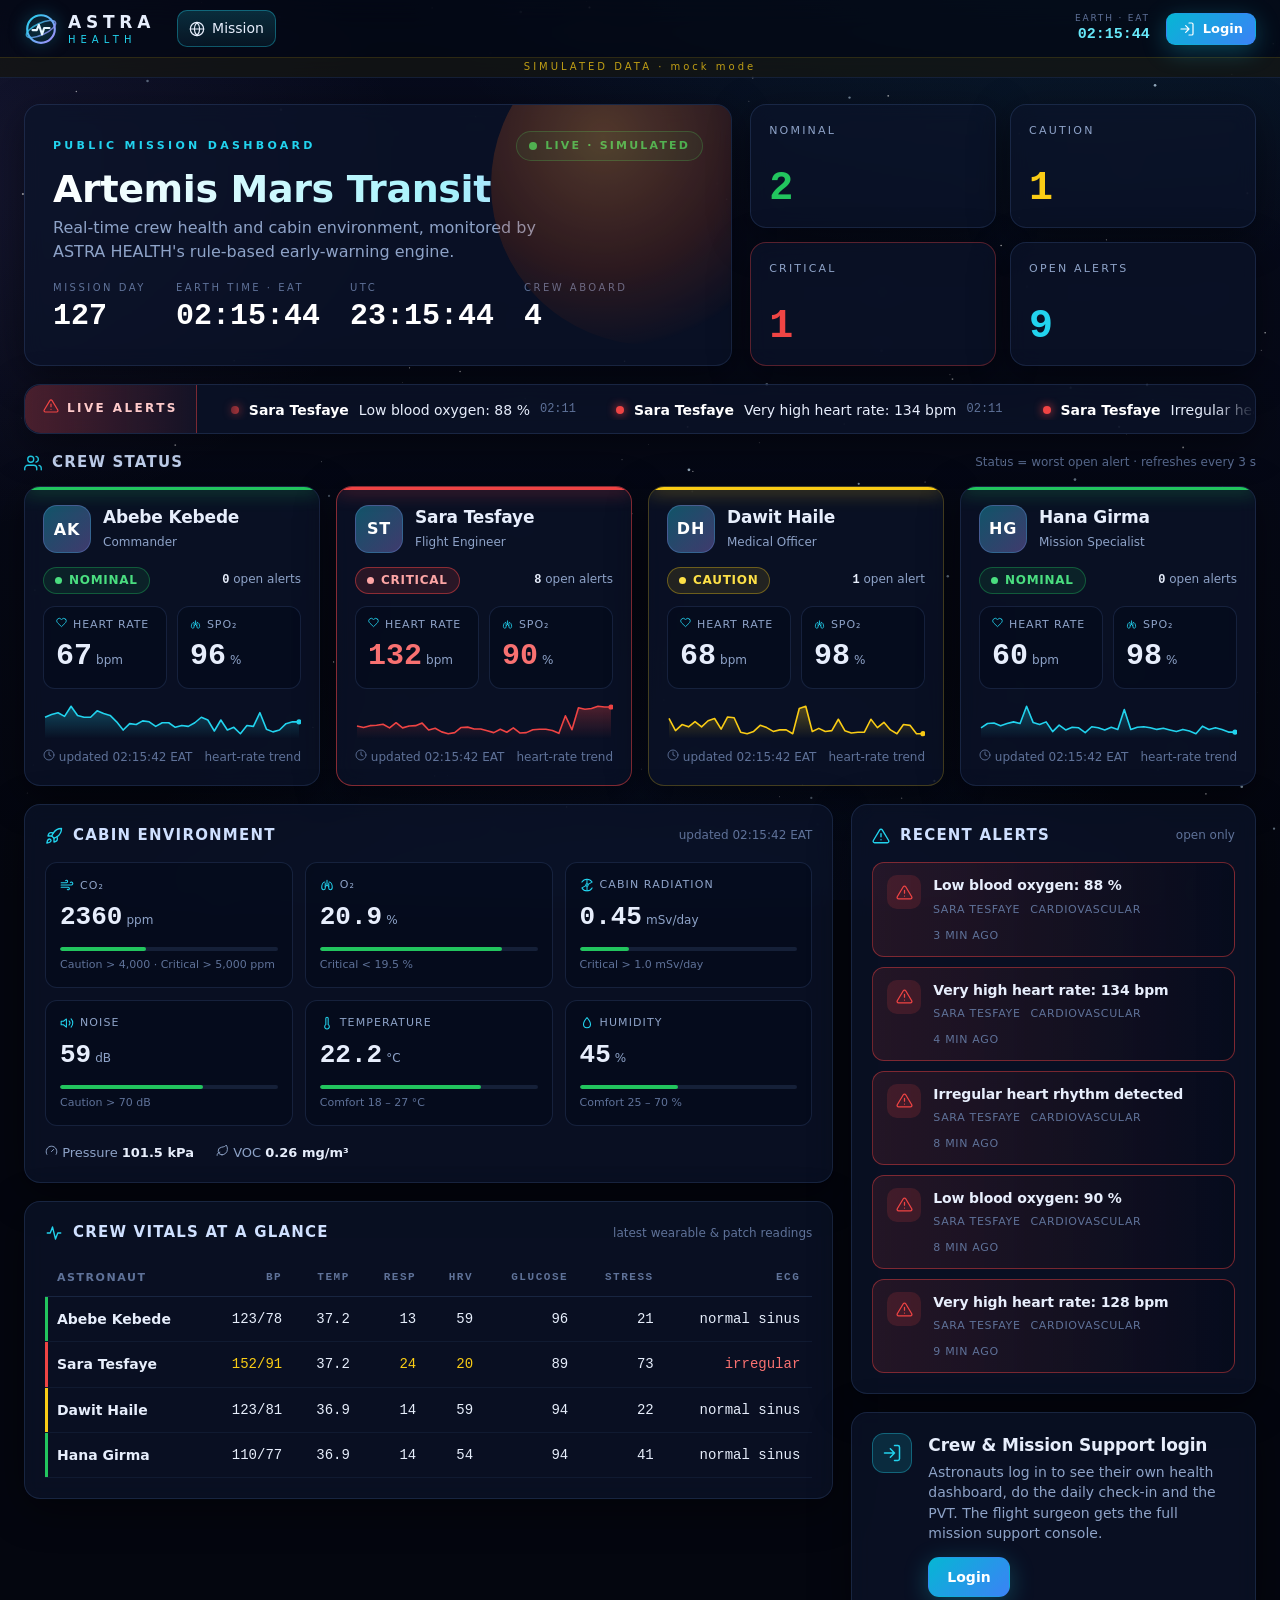
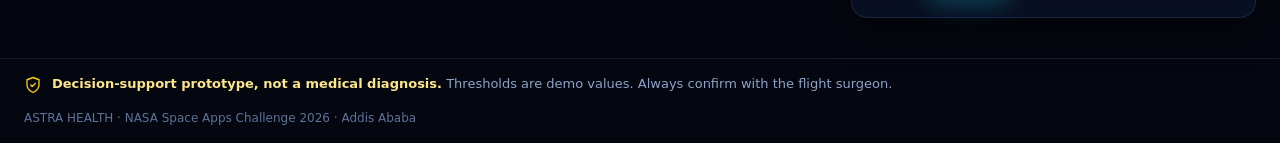
==== frontend/index.html @ 494e6f7b "Add ASTRA HEALTH frontend (static, mock data shaped like the real API) Seven pages: public mission d" ====
<!doctype html>
<html lang="en">
<head>
<meta charset="utf-8">
<meta name="viewport" content="width=device-width, initial-scale=1">
<title>Mission Dashboard · ASTRA HEALTH</title>
<meta name="description" content="ASTRA HEALTH - astronaut health monitoring and early-warning system (NASA Space Apps 2026 prototype).">
<link rel="icon" href="data:image/svg+xml,%3Csvg xmlns='http://www.w3.org/2000/svg' viewBox='0 0 32 32'%3E%3Ccircle cx='16' cy='16' r='13' fill='none' stroke='%2322d3ee' stroke-width='3'/%3E%3Cpath d='M8 17h4l2-5 3 9 2-6h5' fill='none' stroke='%23fff' stroke-width='2.5'/%3E%3C/svg%3E">
<link rel="stylesheet" href="css/style.css">
</head>
<body class="page-index">
<header id="topnav"></header>
<main>
<section class="hero">
  <div class="panel hero-main reveal">
    <div class="row space wrap">
      <span class="eyebrow">Public mission dashboard</span>
      <span class="live" data-conn><i></i><span>LIVE</span></span>
    </div>
    <h1 id="missionName">Artemis Mars Transit</h1>
    <p id="missionSub">Real-time crew health and cabin environment, monitored by ASTRA HEALTH's rule-based early-warning engine.</p>
    <div class="hero-stats">
      <div class="stat"><small>Mission day</small><b id="missionDay" class="num">—</b></div>
      <div class="stat"><small>Earth time · EAT</small><b data-clock class="num">--:--:--</b></div>
      <div class="stat"><small>UTC</small><b data-utc class="num">--:--:--</b></div>
      <div class="stat"><small>Crew aboard</small><b id="crewCount" class="num">4</b></div>
    </div>
  </div>
  <div class="hero-side">
    <div class="panel summary s-green reveal"><small>Nominal</small><b id="sumGreen" class="num">—</b></div>
    <div class="panel summary s-yellow reveal"><small>Caution</small><b id="sumYellow" class="num">—</b></div>
    <div class="panel summary s-red reveal"><small>Critical</small><b id="sumRed" class="num">—</b></div>
    <div class="panel summary s-cyan reveal"><small>Open alerts</small><b id="sumAlerts" class="num">—</b></div>
  </div>
</section>

<section class="panel ticker" aria-label="Live alert ticker">
  <div class="ticker-label"><span id="tickerIcon"></span>LIVE ALERTS</div>
  <div class="ticker-track"><div class="ticker-move" id="ticker"><span class="ticker-item muted">Waiting for telemetry…</span></div></div>
</section>

<section>
  <div class="panel-head" style="margin-bottom:12px">
    <h2 id="crewTitle">Crew status</h2>
    <span class="sub">Status = worst open alert · refreshes every 3 s</span>
  </div>
  <div class="crew-grid" id="crewGrid"></div>
</section>

<section class="split mt">
  <div class="stack">
  <div class="panel">
    <div class="panel-head">
      <h2 id="cabinTitle">Cabin environment</h2>
      <span class="sub" id="cabinUpdated">—</span>
    </div>
    <div class="cabin-grid" id="cabinGrid"></div>
    <div class="row wrap mt" id="cabinExtra" style="gap:22px;font-size:13px;color:var(--muted)"></div>
  </div>
  <div class="panel">
    <div class="panel-head"><h2 id="snapTitle">Crew vitals at a glance</h2><span class="sub">latest wearable &amp; patch readings</span></div>
    <div class="table-wrap"><table id="snapTable"></table></div>
  </div>
  </div>
  <div class="stack">
    <div class="panel">
      <div class="panel-head"><h2 id="recentTitle">Recent alerts</h2><span class="sub">open only</span></div>
      <div class="alert-list" id="recentAlerts"></div>
    </div>
    <div class="panel" id="loginCta">
      <div class="row" style="align-items:flex-start;gap:16px">
        <div class="module-icon" style="--c:var(--cyan)" id="ctaIcon"></div>
        <div style="flex:1">
          <h3 style="font-size:17px">Crew &amp; Mission Support login</h3>
          <p class="muted" style="margin:4px 0 14px;font-size:14px">Astronauts log in to see their own health dashboard, do the daily check-in and the PVT. The flight surgeon gets the full mission support console.</p>
          <a class="btn btn-primary" href="login.html" id="ctaBtn">Login</a>
        </div>
      </div>
    </div>
  </div>
</section>
</main>
<footer id="footer"></footer>
<script src="js/rules.js"></script>
<script src="js/mock-data.js"></script>
<script src="js/api.js"></script>
<script src="js/charts.js"></script>
<script src="js/common.js"></script>
<script src="js/pages/index.js"></script>
</body>
</html>
---- frontend/css/style.css ----
/* ASTRA HEALTH - dark space theme */
:root {
  --bg: #04060f;
  --bg2: #070b1d;
  --panel: rgba(12, 20, 42, 0.72);
  --panel-2: rgba(18, 28, 58, 0.78);
  --line: rgba(120, 170, 255, 0.14);
  --line-2: rgba(120, 170, 255, 0.26);
  --text: #e7eefc;
  --muted: #8ea3c8;
  --dim: #5f7299;
  --cyan: #22d3ee;
  --cyan-2: #67e8f9;
  --violet: #a78bfa;
  --green: #22c55e;
  --yellow: #facc15;
  --red: #ef4444;
  --radius: 16px;
  --shadow: 0 10px 40px rgba(0, 0, 0, 0.45);
  --font: "Inter", system-ui, -apple-system, "Segoe UI", Roboto, Ubuntu, "Helvetica Neue", Arial, sans-serif;
  --mono: "JetBrains Mono", "SFMono-Regular", ui-monospace, Menlo, Consolas, monospace;
}
* { box-sizing: border-box; }
html, body { margin: 0; padding: 0; }
html { background: #04060f; }
body {
  font-family: var(--font); color: var(--text); min-height: 100vh;
  background:
    radial-gradient(1200px 600px at 85% -10%, rgba(34, 211, 238, 0.10), transparent 60%),
    radial-gradient(900px 600px at -10% 20%, rgba(167, 139, 250, 0.10), transparent 60%),
    radial-gradient(1000px 800px at 50% 120%, rgba(37, 99, 235, 0.12), transparent 60%),
    linear-gradient(180deg, var(--bg2), var(--bg));
  background-attachment: fixed;
  -webkit-font-smoothing: antialiased; line-height: 1.45;
  display: flex; flex-direction: column;
}
#stars { position: fixed; inset: 0; z-index: 0; pointer-events: none; opacity: .85; }
body > *:not(#stars) { position: relative; z-index: 1; }
a { color: var(--cyan-2); text-decoration: none; }
a:hover { color: #fff; }
svg { width: 1em; height: 1em; flex: none; }
h1, h2, h3, h4 { margin: 0; font-weight: 700; letter-spacing: -0.01em; }
.num { font-variant-numeric: tabular-nums; }
.muted { color: var(--muted); } .dim { color: var(--dim); }
.hidden { display: none !important; }

/* ---------- nav ---------- */
.topnav { position: sticky !important; top: 0; z-index: 50 !important; backdrop-filter: blur(14px); -webkit-backdrop-filter: blur(14px); background: rgba(4, 7, 18, 0.72); border-bottom: 1px solid var(--line); }
.topnav-inner { max-width: 1440px; margin: 0 auto; display: flex; align-items: center; gap: 22px; padding: 10px 24px; }
.brand { display: flex; align-items: center; gap: 10px; color: var(--text); }
.brand svg { width: 34px; height: 34px; filter: drop-shadow(0 0 8px rgba(34, 211, 238, .5)); }
.brand b { display: block; font-size: 17px; letter-spacing: .28em; }
.brand span { display: block; font-size: 10px; letter-spacing: .5em; color: var(--cyan); margin-top: -2px; }
.nav-links { display: flex; gap: 4px; flex: 1; }
.nav-links a { display: flex; align-items: center; gap: 7px; padding: 8px 12px; border-radius: 10px; color: var(--muted); font-size: 14px; font-weight: 500; transition: .2s; }
.nav-links a svg { font-size: 16px; }
.nav-links a:hover { color: var(--text); background: rgba(120, 170, 255, .08); }
.nav-links a.active { color: var(--text); background: linear-gradient(180deg, rgba(34, 211, 238, .18), rgba(34, 211, 238, .06)); box-shadow: inset 0 0 0 1px rgba(34, 211, 238, .35); }
.nav-right { display: flex; align-items: center; gap: 16px; margin-left: auto; }
.nav-clock { text-align: right; line-height: 1.1; }
.nav-clock small { display: block; font-size: 9px; letter-spacing: .2em; color: var(--dim); }
.nav-clock b { font-family: var(--mono); font-size: 15px; color: var(--cyan-2); font-variant-numeric: tabular-nums; }
.nav-user { display: flex; align-items: center; gap: 10px; }
.nav-user-text { line-height: 1.15; } .nav-user-text b { display: block; font-size: 13px; } .nav-user-text small { color: var(--muted); font-size: 11px; }
.nav-toggle { display: none !important; }
.mock-banner { text-align: center; font-size: 10px; letter-spacing: .3em; color: rgba(250, 204, 21, .75); background: rgba(250, 204, 21, .05); border-top: 1px solid rgba(250, 204, 21, .12); padding: 2px; }

/* ---------- buttons ---------- */
.btn { display: inline-flex; align-items: center; justify-content: center; gap: 8px; font: 600 14px var(--font); border-radius: 11px; padding: 11px 18px; border: 1px solid transparent; cursor: pointer; transition: transform .15s, box-shadow .2s, background .2s, border-color .2s; color: var(--text); background: var(--panel-2); text-decoration: none; }
.btn svg { font-size: 16px; }
.btn:hover { transform: translateY(-1px); color: #fff; }
.btn:active { transform: translateY(0); }
.btn:disabled { opacity: .5; cursor: not-allowed; transform: none; }
.btn-primary { background: linear-gradient(135deg, #06b6d4, #3b82f6); box-shadow: 0 6px 24px rgba(34, 211, 238, .28); color: #fff; }
.btn-primary:hover { box-shadow: 0 8px 32px rgba(34, 211, 238, .45); }
.btn-ghost { background: transparent; border-color: var(--line-2); color: var(--muted); }
.btn-ghost:hover { border-color: var(--cyan); color: var(--text); }
.btn-danger { background: linear-gradient(135deg, #dc2626, #f97316); color: #fff; box-shadow: 0 6px 22px rgba(239, 68, 68, .3); }
.btn-ok { background: rgba(34, 197, 94, .14); border-color: rgba(34, 197, 94, .4); color: #86efac; }
.btn-sm { padding: 7px 12px; font-size: 13px; border-radius: 9px; }
.btn-lg { padding: 15px 26px; font-size: 16px; border-radius: 13px; }

/* ---------- layout ---------- */
main { flex: 1; width: 100%; max-width: 1440px; margin: 0 auto; padding: 26px 24px 40px; }
.grid { display: grid; gap: 18px; }
.g2 { grid-template-columns: repeat(2, minmax(0, 1fr)); }
.g3 { grid-template-columns: repeat(3, minmax(0, 1fr)); }
.g4 { grid-template-columns: repeat(4, minmax(0, 1fr)); }
.split { display: grid; grid-template-columns: minmax(0, 2fr) minmax(320px, 1fr); gap: 18px; }
.stack { display: flex; flex-direction: column; gap: 18px; }
.row { display: flex; align-items: center; gap: 12px; }
.row.wrap { flex-wrap: wrap; }
.space { justify-content: space-between; }
.mt { margin-top: 18px; } .mt2 { margin-top: 28px; }

.panel { background: var(--panel); border: 1px solid var(--line); border-radius: var(--radius); padding: 20px; box-shadow: var(--shadow); backdrop-filter: blur(10px); -webkit-backdrop-filter: blur(10px); position: relative; }
.panel-head { display: flex; align-items: center; justify-content: space-between; gap: 12px; margin-bottom: 16px; }
.panel-head h2, .panel-head h3 { display: flex; align-items: center; gap: 10px; font-size: 15px; letter-spacing: .08em; text-transform: uppercase; color: #cfe0ff; }
.panel-head h2 svg, .panel-head h3 svg { color: var(--cyan); font-size: 18px; }
.panel-head .sub { color: var(--dim); font-size: 12px; }
.eyebrow { font-size: 11px; letter-spacing: .3em; text-transform: uppercase; color: var(--cyan); font-weight: 600; }

.page-head { display: flex; align-items: flex-end; justify-content: space-between; gap: 20px; margin-bottom: 22px; flex-wrap: wrap; }
.page-head h1 { font-size: 30px; margin-top: 4px; }
.page-head p { margin: 6px 0 0; color: var(--muted); max-width: 680px; }

/* ---------- live dot / pills ---------- */
.live { display: inline-flex; align-items: center; gap: 8px; font-size: 11px; letter-spacing: .2em; font-weight: 700; color: var(--green); padding: 6px 12px; border-radius: 999px; background: rgba(34, 197, 94, .08); border: 1px solid rgba(34, 197, 94, .3); }
.live i { width: 8px; height: 8px; border-radius: 50%; background: var(--green); box-shadow: 0 0 0 0 rgba(34, 197, 94, .7); animation: ping 1.8s infinite; }
.live.bad { color: var(--red); background: rgba(239, 68, 68, .08); border-color: rgba(239, 68, 68, .3); }
.live.bad i { background: var(--red); animation: none; }
@keyframes ping { 0% { box-shadow: 0 0 0 0 rgba(34, 197, 94, .7); } 80%, 100% { box-shadow: 0 0 0 9px rgba(34, 197, 94, 0); } }

.pill { display: inline-flex; align-items: center; gap: 7px; padding: 4px 11px; border-radius: 999px; font-size: 12px; font-weight: 700; letter-spacing: .06em; text-transform: uppercase; border: 1px solid; white-space: nowrap; }
.pill i { width: 7px; height: 7px; border-radius: 50%; background: currentColor; }
.pill-green { color: #4ade80; border-color: rgba(34, 197, 94, .35); background: rgba(34, 197, 94, .1); }
.pill-yellow { color: #fde047; border-color: rgba(250, 204, 21, .35); background: rgba(250, 204, 21, .1); }
.pill-red { color: #fca5a5; border-color: rgba(239, 68, 68, .5); background: rgba(239, 68, 68, .14); }
.pill-red i { animation: blink 1s infinite; }
.pill-info { color: var(--cyan-2); border-color: rgba(34, 211, 238, .35); background: rgba(34, 211, 238, .08); }
@keyframes blink { 50% { opacity: .25; } }

/* ---------- mission hero ---------- */
.hero { display: grid; grid-template-columns: 1.4fr 1fr; gap: 18px; margin-bottom: 18px; }
.hero-main { padding: 26px 28px; overflow: hidden; }
.hero-main::after { content: ""; position: absolute; right: -80px; top: -80px; width: 320px; height: 320px; border-radius: 50%; background: radial-gradient(circle at 35% 35%, rgba(251, 146, 60, .55), rgba(194, 65, 12, .35) 45%, rgba(124, 45, 18, .08) 70%, transparent 72%); filter: blur(.3px); opacity: .55; pointer-events: none; }
.hero-main h1 { font-size: 38px; line-height: 1.1; margin: 8px 0 6px; background: linear-gradient(90deg, #fff, #a5f3fc 60%, #c4b5fd); -webkit-background-clip: text; background-clip: text; color: transparent; }
.hero-main p { color: var(--muted); margin: 0 0 18px; max-width: 520px; }
.hero-stats { display: flex; gap: 30px; flex-wrap: wrap; }
.stat small { display: block; font-size: 10px; letter-spacing: .25em; color: var(--dim); text-transform: uppercase; }
.stat b { font-size: 30px; font-family: var(--mono); font-weight: 600; font-variant-numeric: tabular-nums; color: #fff; }
.stat b em { font-style: normal; font-size: 13px; color: var(--muted); margin-left: 4px; font-family: var(--font); }
.hero-side { display: grid; grid-template-columns: 1fr 1fr; gap: 14px; }
.summary { padding: 18px; display: flex; flex-direction: column; justify-content: space-between; }
.summary small { font-size: 11px; letter-spacing: .2em; text-transform: uppercase; color: var(--muted); }
.summary b { font-size: 40px; font-family: var(--mono); font-weight: 600; line-height: 1; margin-top: 10px; }
.summary.s-green b { color: var(--green); } .summary.s-yellow b { color: var(--yellow); } .summary.s-red b { color: var(--red); } .summary.s-cyan b { color: var(--cyan); }
.summary.s-red { border-color: rgba(239, 68, 68, .35); }

/* ---------- ticker ---------- */
.ticker { display: flex; align-items: center; gap: 14px; padding: 0; overflow: hidden; margin-bottom: 18px; height: 50px; }
.ticker-label { flex: none; display: flex; align-items: center; gap: 8px; height: 100%; padding: 0 18px; font-size: 12px; font-weight: 800; letter-spacing: .2em; color: #fecaca; background: linear-gradient(90deg, rgba(239, 68, 68, .28), rgba(239, 68, 68, .05)); border-right: 1px solid rgba(239, 68, 68, .3); border-radius: var(--radius) 0 0 var(--radius); }
.ticker-label svg { font-size: 16px; color: var(--red); }
.ticker-track { flex: 1; overflow: hidden; mask-image: linear-gradient(90deg, transparent, #000 4%, #000 96%, transparent); -webkit-mask-image: linear-gradient(90deg, transparent, #000 4%, #000 96%, transparent); }
.ticker-move { display: inline-flex; gap: 40px; white-space: nowrap; animation: tick 60s linear infinite; padding-left: 20px; }
.ticker-move:hover { animation-play-state: paused; }
.ticker-item { display: inline-flex; align-items: center; gap: 10px; font-size: 14px; }
.ticker-item .dot { width: 8px; height: 8px; border-radius: 50%; }
.ticker-item b { color: #fff; }
.ticker-item .t { color: var(--dim); font-family: var(--mono); font-size: 12px; }
@keyframes tick { from { transform: translateX(0); } to { transform: translateX(-50%); } }

/* ---------- crew cards ---------- */
.crew-grid { display: grid; grid-template-columns: repeat(4, minmax(0, 1fr)); gap: 16px; }
.crew-card { padding: 18px; overflow: hidden; transition: transform .25s, border-color .25s; }
.crew-card:hover { transform: translateY(-3px); }
.crew-card::before { content: ""; position: absolute; inset: 0 0 auto 0; height: 3px; background: var(--c, var(--green)); box-shadow: 0 0 18px var(--c, var(--green)); }
.crew-card.st-green { --c: var(--green); }
.crew-card.st-yellow { --c: var(--yellow); border-color: rgba(250, 204, 21, .25); }
.crew-card.st-red { --c: var(--red); border-color: rgba(239, 68, 68, .55); animation: redpulse 2s ease-in-out infinite; }
@keyframes redpulse { 0%, 100% { box-shadow: var(--shadow), 0 0 0 0 rgba(239, 68, 68, 0); } 50% { box-shadow: var(--shadow), 0 0 0 4px rgba(239, 68, 68, .18), 0 0 40px rgba(239, 68, 68, .25); } }
.crew-top { display: flex; gap: 12px; align-items: center; }
.avatar { width: 48px; height: 48px; border-radius: 14px; display: grid; place-items: center; font-weight: 800; letter-spacing: .05em; color: #fff; background: linear-gradient(135deg, rgba(34, 211, 238, .35), rgba(167, 139, 250, .35)); border: 1px solid var(--line-2); flex: none; }
.avatar.sm { width: 34px; height: 34px; border-radius: 10px; font-size: 12px; }
.avatar.lg { width: 64px; height: 64px; border-radius: 18px; font-size: 22px; }
.crew-top h3 { font-size: 17px; }
.crew-top small { color: var(--muted); font-size: 12px; }
.crew-name { min-width: 0; }
.crew-name h3 { white-space: nowrap; overflow: hidden; text-overflow: ellipsis; }
.crew-status { display: flex; align-items: center; justify-content: space-between; margin-top: 14px; font-size: 12px; color: var(--muted); }
.crew-status b { color: var(--text); font-family: var(--mono); }
.crew-vitals { display: grid; grid-template-columns: 1fr 1fr; gap: 10px; margin: 12px 0 12px; }
.cv { background: rgba(5, 10, 26, .55); border: 1px solid var(--line); border-radius: 12px; padding: 10px 12px; }
.cv small { display: flex; align-items: center; gap: 6px; font-size: 11px; color: var(--muted); letter-spacing: .08em; text-transform: uppercase; }
.cv small svg { color: var(--cyan); }
.cv b { font-size: 30px; font-family: var(--mono); font-weight: 600; font-variant-numeric: tabular-nums; display: inline-block; margin-top: 2px; }
.cv em { font-style: normal; font-size: 12px; color: var(--muted); margin-left: 4px; }
.cv.l-yellow b { color: var(--yellow); } .cv.l-red b { color: #f87171; }
.cv.l-red .beat svg, .cv .beat svg { animation: beat 1s infinite; }
@keyframes beat { 0%, 100% { transform: scale(1); } 15% { transform: scale(1.25); } 30% { transform: scale(1); } }
.crew-spark { height: 38px; width: 100%; display: block; }
.crew-foot { display: flex; justify-content: space-between; align-items: center; font-size: 12px; color: var(--dim); margin-top: 10px; }
.crew-foot .alerts-n { color: var(--muted); }
.crew-foot .alerts-n b { color: var(--text); }

/* ---------- cabin ---------- */
.cabin-grid { display: grid; grid-template-columns: repeat(3, minmax(0, 1fr)); gap: 12px; }
.env { background: rgba(5, 10, 26, .55); border: 1px solid var(--line); border-radius: 12px; padding: 14px; position: relative; overflow: hidden; }
.env small { display: flex; align-items: center; gap: 6px; font-size: 11px; letter-spacing: .1em; text-transform: uppercase; color: var(--muted); }
.env small svg { color: var(--cyan); font-size: 14px; }
.env b { display: block; font-family: var(--mono); font-size: 26px; font-weight: 600; margin-top: 6px; font-variant-numeric: tabular-nums; }
.env b em { font-style: normal; font-size: 12px; color: var(--muted); margin-left: 4px; font-family: var(--font); font-weight: 500; }
.env .bar { height: 4px; border-radius: 3px; background: rgba(140, 180, 255, .12); margin-top: 10px; overflow: hidden; }
.env .bar i { display: block; height: 100%; border-radius: 3px; background: var(--c, var(--green)); transition: width .8s ease; }
.env .lim { font-size: 11px; color: var(--dim); margin-top: 6px; }
.env.l-green { --c: var(--green); } .env.l-yellow { --c: var(--yellow); border-color: rgba(250, 204, 21, .35); } .env.l-red { --c: var(--red); border-color: rgba(239, 68, 68, .5); }
.env.l-yellow b { color: var(--yellow); } .env.l-red b { color: #f87171; }

/* ---------- vital tiles ---------- */
.vitals { display: grid; grid-template-columns: repeat(4, minmax(0, 1fr)); gap: 14px; }
.vital { padding: 16px 18px 12px; overflow: hidden; transition: border-color .3s; }
.vital::after { content: ""; position: absolute; left: 0; top: 14px; bottom: 14px; width: 3px; border-radius: 0 3px 3px 0; background: var(--c, var(--green)); box-shadow: 0 0 12px var(--c, var(--green)); }
.vital.l-green { --c: var(--green); } .vital.l-yellow { --c: var(--yellow); border-color: rgba(250, 204, 21, .3); } .vital.l-red { --c: var(--red); border-color: rgba(239, 68, 68, .55); animation: redpulse 2s infinite; }
.vital-head { display: flex; justify-content: space-between; align-items: center; color: var(--muted); font-size: 12px; letter-spacing: .1em; text-transform: uppercase; }
.vital-head span { display: flex; align-items: center; gap: 7px; }
.vital-head svg { color: var(--cyan); font-size: 16px; }
.vital-val { display: flex; align-items: baseline; gap: 6px; margin: 8px 0 2px; }
.vital-val b { font-family: var(--mono); font-size: 40px; font-weight: 600; line-height: 1; font-variant-numeric: tabular-nums; }
.vital.l-yellow .vital-val b { color: var(--yellow); } .vital.l-red .vital-val b { color: #f87171; }
.vital-val em { font-style: normal; color: var(--muted); font-size: 14px; }
.vital-base { font-size: 12px; color: var(--dim); display: flex; justify-content: space-between; }
.vital-base .d-up { color: #fca5a5; } .vital-base .d-down { color: #93c5fd; } .vital-base .d-ok { color: #86efac; }
.vital canvas { width: 100%; height: 34px; display: block; margin-top: 8px; }
.flash { animation: flash .6s ease; }
@keyframes flash { from { text-shadow: 0 0 18px rgba(103, 232, 249, .9); } to { text-shadow: none; } }

/* ---------- modules ---------- */
.modules { display: grid; grid-template-columns: repeat(2, minmax(0, 1fr)); gap: 14px; }
.module { padding: 18px; }
.module-head { display: flex; align-items: center; gap: 12px; margin-bottom: 12px; }
.module-icon { width: 40px; height: 40px; border-radius: 12px; display: grid; place-items: center; font-size: 20px; color: var(--c, var(--green)); background: color-mix(in srgb, var(--c, var(--green)) 14%, transparent); border: 1px solid color-mix(in srgb, var(--c, var(--green)) 35%, transparent); }
.module.l-green { --c: var(--green); } .module.l-yellow { --c: var(--yellow); } .module.l-red { --c: var(--red); border-color: rgba(239, 68, 68, .45); }
.module-head h3 { font-size: 16px; } .module-head small { color: var(--muted); font-size: 12px; }
.module-head .pill { margin-left: auto; }
.kv { display: grid; grid-template-columns: 1fr auto; gap: 7px 12px; font-size: 13px; }
.kv span { color: var(--muted); }
.kv b { font-family: var(--mono); font-weight: 600; text-align: right; font-variant-numeric: tabular-nums; }
.kv b.l-yellow { color: var(--yellow); } .kv b.l-red { color: #f87171; }
.module-note { margin-top: 12px; font-size: 12px; color: var(--muted); padding-top: 10px; border-top: 1px dashed var(--line); }

/* ---------- charts ---------- */
.chart-wrap { position: relative; height: 240px; }
.chart-wrap.tall { height: 340px; }
.chart-wrap canvas { width: 100%; height: 100%; display: block; }
.chart-tip { position: absolute; display: none; pointer-events: none; background: rgba(5, 10, 26, .95); border: 1px solid var(--line-2); border-radius: 8px; padding: 6px 10px; font-size: 12px; min-width: 100px; z-index: 5; }
.chart-tip b { display: block; font-family: var(--mono); color: #fff; } .chart-tip span { color: var(--muted); }

/* ---------- alerts / recs ---------- */
.alert-list { display: flex; flex-direction: column; gap: 10px; }
.alert-item { display: grid; grid-template-columns: auto 1fr auto; gap: 12px; align-items: start; padding: 12px 14px; border-radius: 12px; background: rgba(5, 10, 26, .55); border: 1px solid var(--line); animation: slidein .4s ease; }
.alert-item.l-red { border-color: rgba(239, 68, 68, .45); background: linear-gradient(90deg, rgba(239, 68, 68, .12), rgba(5, 10, 26, .55)); }
.alert-item.l-yellow { border-color: rgba(250, 204, 21, .3); background: linear-gradient(90deg, rgba(250, 204, 21, .08), rgba(5, 10, 26, .55)); }
.alert-item.resolved { opacity: .55; }
.alert-ico { width: 34px; height: 34px; border-radius: 10px; display: grid; place-items: center; font-size: 17px; }
.l-red > .alert-ico { color: var(--red); background: rgba(239, 68, 68, .15); }
.l-yellow > .alert-ico { color: var(--yellow); background: rgba(250, 204, 21, .12); }
.l-green > .alert-ico { color: var(--green); background: rgba(34, 197, 94, .12); }
.alert-item h4 { font-size: 14px; font-weight: 600; }
.alert-item p { margin: 3px 0 0; font-size: 13px; color: var(--muted); }
.alert-item .meta { font-size: 11px; color: var(--dim); margin-top: 6px; display: flex; gap: 10px; flex-wrap: wrap; text-transform: uppercase; letter-spacing: .06em; }
.alert-actions { display: flex; flex-direction: column; gap: 6px; align-items: flex-end; }
@keyframes slidein { from { opacity: 0; transform: translateY(-6px); } to { opacity: 1; transform: none; } }
.empty { text-align: center; color: var(--dim); padding: 26px 10px; font-size: 14px; }
.empty svg { font-size: 30px; color: var(--green); display: block; margin: 0 auto 8px; }

.callout { display: flex; gap: 14px; align-items: center; padding: 16px 18px; border-radius: 14px; border: 1px solid; margin-bottom: 18px; }
.callout svg { font-size: 26px; flex: none; }
.callout h3 { font-size: 16px; } .callout p { margin: 2px 0 0; font-size: 13px; color: var(--text); opacity: .85; }
.callout .btn { margin-left: auto; }
.callout.red { border-color: rgba(239, 68, 68, .55); background: linear-gradient(90deg, rgba(239, 68, 68, .22), rgba(239, 68, 68, .05)); animation: redpulse 2s infinite; }
.callout.red svg { color: var(--red); }
.callout.yellow { border-color: rgba(250, 204, 21, .4); background: linear-gradient(90deg, rgba(250, 204, 21, .14), rgba(250, 204, 21, .03)); }
.callout.yellow svg { color: var(--yellow); }
.callout.green { border-color: rgba(34, 197, 94, .35); background: linear-gradient(90deg, rgba(34, 197, 94, .12), rgba(34, 197, 94, .02)); }
.callout.green svg { color: var(--green); }

/* ---------- profile header ---------- */
.profile { display: flex; align-items: center; gap: 18px; flex-wrap: wrap; }
.profile h1 { font-size: 28px; }
.profile .meta { color: var(--muted); font-size: 14px; display: flex; gap: 14px; flex-wrap: wrap; margin-top: 4px; }
.profile .actions { margin-left: auto; display: flex; gap: 10px; flex-wrap: wrap; }
.crew-switch { display: flex; gap: 6px; flex-wrap: wrap; }
.crew-switch a { padding: 6px 12px; border-radius: 9px; border: 1px solid var(--line-2); font-size: 13px; color: var(--muted); }
.crew-switch a.active { border-color: var(--cyan); color: var(--text); background: rgba(34, 211, 238, .1); }

/* ---------- tables ---------- */
.table-wrap { overflow-x: auto; }
table { width: 100%; border-collapse: collapse; font-size: 14px; }
th { text-align: left; font-size: 11px; letter-spacing: .14em; text-transform: uppercase; color: var(--dim); font-weight: 600; padding: 10px 12px; border-bottom: 1px solid var(--line); }
td { padding: 12px; border-bottom: 1px solid rgba(120, 170, 255, .07); vertical-align: middle; }
td.num, th.num { text-align: right; font-family: var(--mono); font-variant-numeric: tabular-nums; }
tr:hover td { background: rgba(120, 170, 255, .04); }
td .l-red { color: #f87171; } td .l-yellow { color: var(--yellow); }
tr.row-red td:first-child { box-shadow: inset 3px 0 0 var(--red); }
tr.row-yellow td:first-child { box-shadow: inset 3px 0 0 var(--yellow); }
tr.row-green td:first-child { box-shadow: inset 3px 0 0 var(--green); }

/* ---------- forms ---------- */
.field { display: flex; flex-direction: column; gap: 7px; }
.field label { font-size: 13px; font-weight: 600; color: #cfe0ff; display: flex; justify-content: space-between; }
.field label small { color: var(--dim); font-weight: 500; }
.input, select, textarea { font: 15px var(--font); color: var(--text); background: rgba(5, 10, 26, .7); border: 1px solid var(--line-2); border-radius: 11px; padding: 12px 14px; outline: none; transition: border-color .2s, box-shadow .2s; width: 100%; }
.input:focus, select:focus, textarea:focus { border-color: var(--cyan); box-shadow: 0 0 0 3px rgba(34, 211, 238, .18); }
.input.invalid { border-color: var(--red); box-shadow: 0 0 0 3px rgba(239, 68, 68, .15); }
.err { color: #fca5a5; font-size: 12px; min-height: 16px; }
textarea { min-height: 84px; resize: vertical; }
select option { background: #0b1226; }
.scale { display: grid; grid-template-columns: repeat(5, 1fr); gap: 8px; }
.scale input { display: none; }
.scale label { display: flex; flex-direction: column; align-items: center; gap: 4px; padding: 10px 4px; border-radius: 11px; border: 1px solid var(--line-2); background: rgba(5, 10, 26, .6); cursor: pointer; font-size: 22px; transition: .2s; justify-content: center; }
.scale label small { font-size: 11px; color: var(--muted); font-weight: 500; }
.scale input:checked + label { border-color: var(--cyan); background: rgba(34, 211, 238, .12); box-shadow: 0 0 0 3px rgba(34, 211, 238, .15); }
.range-row { display: flex; align-items: center; gap: 14px; }
.range-row input[type=range] { flex: 1; accent-color: var(--cyan); }
.range-row output { font-family: var(--mono); font-size: 20px; min-width: 64px; text-align: right; }
.form-grid { display: grid; grid-template-columns: repeat(2, minmax(0, 1fr)); gap: 18px; }
.form-grid .full { grid-column: 1 / -1; }
fieldset { border: 1px solid var(--line); border-radius: 14px; padding: 16px; margin: 0; }
legend { padding: 0 8px; font-size: 12px; letter-spacing: .14em; text-transform: uppercase; color: var(--cyan); font-weight: 700; }
.seg { display: inline-flex; background: rgba(5, 10, 26, .7); border: 1px solid var(--line-2); border-radius: 11px; padding: 3px; }
.seg button { font: 600 13px var(--font); color: var(--muted); background: none; border: 0; padding: 8px 14px; border-radius: 8px; cursor: pointer; }
.seg button.active { background: rgba(34, 211, 238, .16); color: #fff; box-shadow: inset 0 0 0 1px rgba(34, 211, 238, .4); }

/* ---------- login ---------- */
.login-wrap { display: grid; grid-template-columns: 1.1fr 1fr; gap: 30px; align-items: center; max-width: 1060px; margin: 30px auto; }
.login-art h1 { font-size: 44px; line-height: 1.05; margin: 10px 0 14px; }
.login-art h1 span { background: linear-gradient(90deg, #67e8f9, #a78bfa); -webkit-background-clip: text; background-clip: text; color: transparent; }
.login-art p { color: var(--muted); font-size: 16px; max-width: 460px; }
.orbit { width: 220px; height: 220px; position: relative; margin: 26px 0 0; }
.orbit .planet { position: absolute; inset: 60px; border-radius: 50%; background: radial-gradient(circle at 35% 30%, #67e8f9, #2563eb 55%, #1e1b4b 85%); box-shadow: 0 0 60px rgba(34, 211, 238, .45), inset -20px -20px 40px rgba(0, 0, 0, .5); }
.orbit .ringo { position: absolute; inset: 10px; border-radius: 50%; border: 1px dashed rgba(103, 232, 249, .35); animation: spin 18s linear infinite; }
.orbit .ringo::after { content: ""; position: absolute; top: -6px; left: 50%; width: 12px; height: 12px; border-radius: 50%; background: #fff; box-shadow: 0 0 14px #67e8f9; }
@keyframes spin { to { transform: rotate(360deg); } }
.login-card { padding: 30px; }
.login-card h2 { font-size: 22px; margin-bottom: 4px; }
.demo-creds { margin-top: 20px; padding: 14px; border-radius: 12px; border: 1px dashed rgba(34, 211, 238, .4); background: rgba(34, 211, 238, .05); font-size: 13px; }
.demo-creds b { color: var(--cyan-2); }
.demo-users { display: flex; gap: 6px; flex-wrap: wrap; margin-top: 10px; }
.demo-users button { font: 600 12px var(--mono); color: var(--text); background: rgba(5, 10, 26, .7); border: 1px solid var(--line-2); border-radius: 8px; padding: 6px 10px; cursor: pointer; }
.demo-users button:hover { border-color: var(--cyan); }

/* ---------- PVT ---------- */
.pvt-stage { height: 380px; border-radius: 20px; border: 1px solid var(--line-2); background: radial-gradient(circle at 50% 50%, rgba(34, 211, 238, .06), rgba(5, 10, 26, .85) 70%); display: grid; place-items: center; text-align: center; cursor: pointer; user-select: none; position: relative; overflow: hidden; transition: background .1s; outline: none; }
.pvt-stage:focus-visible { box-shadow: 0 0 0 3px rgba(34, 211, 238, .35); }
.pvt-stage .msg { font-size: 18px; color: var(--muted); max-width: 440px; }
.pvt-stage .msg > b:first-child { display: block; font-size: 28px; color: var(--text); margin-bottom: 8px; }
.pvt-target { width: 170px; height: 170px; border-radius: 50%; display: grid; place-items: center; font-family: var(--mono); font-size: 38px; font-weight: 700; color: #04121a; background: radial-gradient(circle at 35% 30%, #fef08a, #f59e0b); box-shadow: 0 0 60px rgba(250, 204, 21, .7), 0 0 140px rgba(245, 158, 11, .4); }
.pvt-wait { width: 14px; height: 14px; border-radius: 50%; background: var(--cyan); box-shadow: 0 0 18px var(--cyan); animation: breathe 1.6s ease-in-out infinite; }
@keyframes breathe { 50% { transform: scale(1.6); opacity: .5; } }
.pvt-stage.false { background: radial-gradient(circle, rgba(239, 68, 68, .25), rgba(5, 10, 26, .9) 70%); }
.pvt-progress { display: flex; gap: 6px; justify-content: center; margin-top: 14px; }
.pvt-progress i { width: 26px; height: 6px; border-radius: 3px; background: rgba(140, 180, 255, .15); }
.pvt-progress i.done { background: var(--cyan); } .pvt-progress i.lapse { background: var(--yellow); }
.pvt-results { display: grid; grid-template-columns: repeat(4, 1fr); gap: 12px; }
.big-result { text-align: center; padding: 16px; }
.big-result small { font-size: 11px; letter-spacing: .18em; text-transform: uppercase; color: var(--muted); }
.big-result b { display: block; font-size: 38px; font-family: var(--mono); font-weight: 600; margin-top: 6px; }
.rt-bars { display: flex; align-items: flex-end; gap: 6px; height: 120px; margin-top: 10px; }
.rt-bars div { flex: 1; border-radius: 6px 6px 2px 2px; background: linear-gradient(180deg, var(--c, var(--cyan)), rgba(34, 211, 238, .1)); position: relative; min-height: 4px; }
.rt-bars div span { position: absolute; top: -18px; left: 50%; transform: translateX(-50%); font-size: 10px; font-family: var(--mono); color: var(--muted); }

/* ---------- footer / toasts ---------- */
.footer { border-top: 1px solid var(--line); background: rgba(4, 7, 18, .75); padding: 16px 24px; display: flex; justify-content: space-between; gap: 16px; flex-wrap: wrap; font-size: 13px; color: var(--muted); }
.footer > div:first-child { display: flex; gap: 10px; align-items: center; }
.footer svg { color: var(--yellow); font-size: 18px; }
.footer b { color: #fde68a; font-weight: 600; }
.footer-meta { color: var(--dim); font-size: 12px; align-self: center; }
#toasts { position: fixed; right: 20px; bottom: 20px; z-index: 100; display: flex; flex-direction: column; gap: 10px; }
.toast { display: flex; align-items: center; gap: 10px; padding: 12px 16px; border-radius: 12px; background: rgba(10, 18, 38, .96); border: 1px solid var(--line-2); box-shadow: var(--shadow); font-size: 14px; max-width: 380px; animation: slidein .3s ease; transition: opacity .4s, transform .4s; }
.toast svg { font-size: 18px; color: var(--cyan); }
.toast-red { border-color: rgba(239, 68, 68, .6); } .toast-red svg { color: var(--red); }
.toast-yellow { border-color: rgba(250, 204, 21, .5); } .toast-yellow svg { color: var(--yellow); }
.toast-green svg { color: var(--green); }
.toast.out { opacity: 0; transform: translateX(20px); }

.reveal { animation: rise .6s ease both; }
.reveal:nth-child(2) { animation-delay: .06s; } .reveal:nth-child(3) { animation-delay: .12s; } .reveal:nth-child(4) { animation-delay: .18s; }
@keyframes rise { from { opacity: 0; transform: translateY(10px); } to { opacity: 1; transform: none; } }

/* ---------- responsive ---------- */
@media (max-width: 1180px) {
  .crew-grid, .vitals { grid-template-columns: repeat(2, minmax(0, 1fr)); }
  .modules { grid-template-columns: repeat(2, minmax(0, 1fr)); }
  .split, .hero { grid-template-columns: 1fr; }
  .nav-user-text { display: none; }
}
@media (max-width: 900px) {
  .nav-toggle { display: inline-flex !important; }
  .nav-links { display: none; position: absolute; top: 100%; left: 0; right: 0; flex-direction: column; background: rgba(4, 7, 18, .97); padding: 10px; border-bottom: 1px solid var(--line); }
  .nav-links.open { display: flex; }
  .nav-clock { display: none; }
  .login-wrap { grid-template-columns: 1fr; }
  .orbit { display: none; }
  .g3, .g4, .pvt-results { grid-template-columns: repeat(2, minmax(0, 1fr)); }
}
@media (max-width: 640px) {
  main { padding: 18px 14px 30px; }
  .topnav-inner { padding: 10px 14px; gap: 10px; }
  .crew-grid, .vitals, .modules, .g2, .g3, .form-grid, .cabin-grid { grid-template-columns: 1fr; }
  .cabin-grid { grid-template-columns: repeat(2, minmax(0, 1fr)); }
  .hero-main h1 { font-size: 28px; }
  .page-head h1 { font-size: 24px; }
  .vital-val b { font-size: 34px; }
  .callout { flex-wrap: wrap; } .callout .btn { margin-left: 0; }
  .nav-user .btn span { display: none; }
}
@media (prefers-reduced-motion: reduce) { *, *::before, *::after { animation: none !important; transition: none !important; } }
th, td.num, td.nowrap { white-space: nowrap; }
td:first-child { white-space: nowrap; }
tr.sel td { background: rgba(34, 211, 238, .07); }
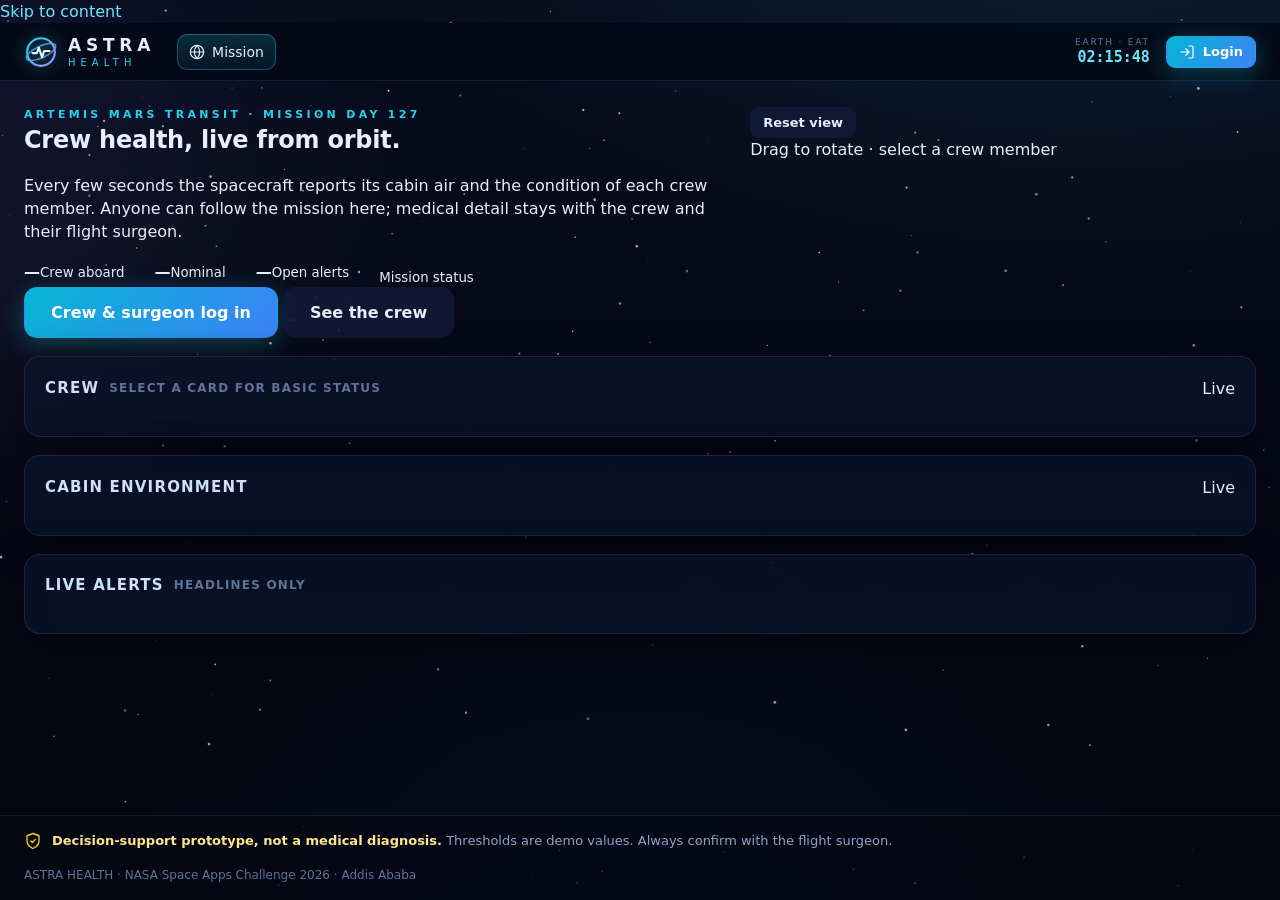
==== commit 860ec9c0: "Frontend: redesign mission dashboard, login and astronaut pages - Mission: 3D station with crew pins" ====
--- a/frontend/index.html
+++ b/frontend/index.html
@@ -5,78 +5,60 @@
 <meta name="viewport" content="width=device-width, initial-scale=1">
 <title>Mission Dashboard · ASTRA HEALTH</title>
 <meta name="description" content="ASTRA HEALTH - astronaut health monitoring and early-warning system (NASA Space Apps 2026 prototype).">
-<link rel="icon" href="data:image/svg+xml,%3Csvg xmlns='http://www.w3.org/2000/svg' viewBox='0 0 32 32'%3E%3Ccircle cx='16' cy='16' r='13' fill='none' stroke='%2322d3ee' stroke-width='3'/%3E%3Cpath d='M8 17h4l2-5 3 9 2-6h5' fill='none' stroke='%23fff' stroke-width='2.5'/%3E%3C/svg%3E">
+<meta name="theme-color" content="#04060c">
+<link rel="icon" href="data:image/svg+xml,%3Csvg xmlns='http://www.w3.org/2000/svg' viewBox='0 0 32 32'%3E%3Ccircle cx='16' cy='16' r='13' fill='none' stroke='%236fd3ff' stroke-width='3'/%3E%3Cpath d='M8 17h4l2-5 3 9 2-6h5' fill='none' stroke='%23fff' stroke-width='2.5'/%3E%3C/svg%3E">
+<link rel="preload" href="vendor/fonts/space-grotesk-latin-wght-normal.woff2" as="font" type="font/woff2" crossorigin>
 <link rel="stylesheet" href="css/style.css">
 </head>
-<body class="page-index">
+<body>
+<a class="skip-link" href="#main">Skip to content</a>
 <header id="topnav"></header>
-<main>
+<main class="page" id="main">
 <section class="hero">
-  <div class="panel hero-main reveal">
-    <div class="row space wrap">
-      <span class="eyebrow">Public mission dashboard</span>
-      <span class="live" data-conn><i></i><span>LIVE</span></span>
+  <div class="hero-copy">
+    <div class="eyebrow reveal"><span id="mission-name">Artemis Mars Transit</span> · Mission day <span id="mission-day" class="mono">—</span></div>
+    <h1 class="reveal">Crew health, live from orbit.</h1>
+    <p class="lede reveal">Every few seconds the spacecraft reports its cabin air and the condition of each crew member. Anyone can follow the mission here; medical detail stays with the crew and their flight surgeon.</p>
+    <div class="hero-stats reveal">
+      <div class="hero-stat"><b id="stat-crew">—</b><small>Crew aboard</small></div>
+      <div class="hero-stat"><b id="stat-ok">—</b><small>Nominal</small></div>
+      <div class="hero-stat"><b id="stat-alerts">—</b><small>Open alerts</small></div>
+      <div class="hero-stat"><span id="stat-overall"></span><small style="display:block;margin-top:8px">Mission status</small></div>
     </div>
-    <h1 id="missionName">Artemis Mars Transit</h1>
-    <p id="missionSub">Real-time crew health and cabin environment, monitored by ASTRA HEALTH's rule-based early-warning engine.</p>
-    <div class="hero-stats">
-      <div class="stat"><small>Mission day</small><b id="missionDay" class="num">—</b></div>
-      <div class="stat"><small>Earth time · EAT</small><b data-clock class="num">--:--:--</b></div>
-      <div class="stat"><small>UTC</small><b data-utc class="num">--:--:--</b></div>
-      <div class="stat"><small>Crew aboard</small><b id="crewCount" class="num">4</b></div>
+    <div class="hero-cta reveal">
+      <a class="btn btn-primary btn-lg" href="login.html" id="cta-main">Crew &amp; surgeon log in</a>
+      <a class="btn btn-lg" href="#crew">See the crew</a>
     </div>
   </div>
-  <div class="hero-side">
-    <div class="panel summary s-green reveal"><small>Nominal</small><b id="sumGreen" class="num">—</b></div>
-    <div class="panel summary s-yellow reveal"><small>Caution</small><b id="sumYellow" class="num">—</b></div>
-    <div class="panel summary s-red reveal"><small>Critical</small><b id="sumRed" class="num">—</b></div>
-    <div class="panel summary s-cyan reveal"><small>Open alerts</small><b id="sumAlerts" class="num">—</b></div>
+  <div class="scene reveal" id="station">
+    <div class="scene-tools"><button class="btn btn-sm" id="station-reset" hidden>Reset view</button></div>
+    <div class="scene-hint" id="station-hint">Drag to rotate · select a crew member</div>
   </div>
 </section>
 
-<section class="panel ticker" aria-label="Live alert ticker">
-  <div class="ticker-label"><span id="tickerIcon"></span>LIVE ALERTS</div>
-  <div class="ticker-track"><div class="ticker-move" id="ticker"><span class="ticker-item muted">Waiting for telemetry…</span></div></div>
-</section>
+<section class="grid g-12">
+  <div class="panel span-12 reveal" id="crew">
+    <div class="panel-head">
+      <h2>Crew <span class="sub">select a card for basic status</span></h2>
+      <span class="live-tag">Live</span>
+    </div>
+    <div class="crew-grid" id="crew-grid"></div>
+  </div>
 
-<section>
-  <div class="panel-head" style="margin-bottom:12px">
-    <h2 id="crewTitle">Crew status</h2>
-    <span class="sub">Status = worst open alert · refreshes every 3 s</span>
+  <div class="panel span-8 lg-12 reveal">
+    <div class="panel-head">
+      <h2>Cabin environment <span class="sub" id="cabin-updated"></span></h2>
+      <span class="live-tag">Live</span>
+    </div>
+    <div class="gauges" id="gauges"></div>
   </div>
-  <div class="crew-grid" id="crewGrid"></div>
-</section>
 
-<section class="split mt">
-  <div class="stack">
-  <div class="panel">
+  <div class="panel span-4 lg-12 reveal">
     <div class="panel-head">
-      <h2 id="cabinTitle">Cabin environment</h2>
-      <span class="sub" id="cabinUpdated">—</span>
+      <h2>Live alerts <span class="sub">headlines only</span></h2>
+      <span class="sub" id="feed-count"></span>
     </div>
-    <div class="cabin-grid" id="cabinGrid"></div>
-    <div class="row wrap mt" id="cabinExtra" style="gap:22px;font-size:13px;color:var(--muted)"></div>
-  </div>
-  <div class="panel">
-    <div class="panel-head"><h2 id="snapTitle">Crew vitals at a glance</h2><span class="sub">latest wearable &amp; patch readings</span></div>
-    <div class="table-wrap"><table id="snapTable"></table></div>
-  </div>
-  </div>
-  <div class="stack">
-    <div class="panel">
-      <div class="panel-head"><h2 id="recentTitle">Recent alerts</h2><span class="sub">open only</span></div>
-      <div class="alert-list" id="recentAlerts"></div>
-    </div>
-    <div class="panel" id="loginCta">
-      <div class="row" style="align-items:flex-start;gap:16px">
-        <div class="module-icon" style="--c:var(--cyan)" id="ctaIcon"></div>
-        <div style="flex:1">
-          <h3 style="font-size:17px">Crew &amp; Mission Support login</h3>
-          <p class="muted" style="margin:4px 0 14px;font-size:14px">Astronauts log in to see their own health dashboard, do the daily check-in and the PVT. The flight surgeon gets the full mission support console.</p>
-          <a class="btn btn-primary" href="login.html" id="ctaBtn">Login</a>
-        </div>
-      </div>
-    </div>
+    <ul class="feed" id="feed" aria-live="polite"></ul>
   </div>
 </section>
 </main>
--- a/frontend/css/style.css
+++ b/frontend/css/style.css
@@ -398,3 +398,5 @@
 th, td.num, td.nowrap { white-space: nowrap; }
 td:first-child { white-space: nowrap; }
 tr.sel td { background: rgba(34, 211, 238, .07); }
+.offline-banner { color: #fecaca; background: rgba(239, 68, 68, .12); border-top-color: rgba(239, 68, 68, .35); letter-spacing: .15em; }
+.alert-item.no-anim { animation: none; }
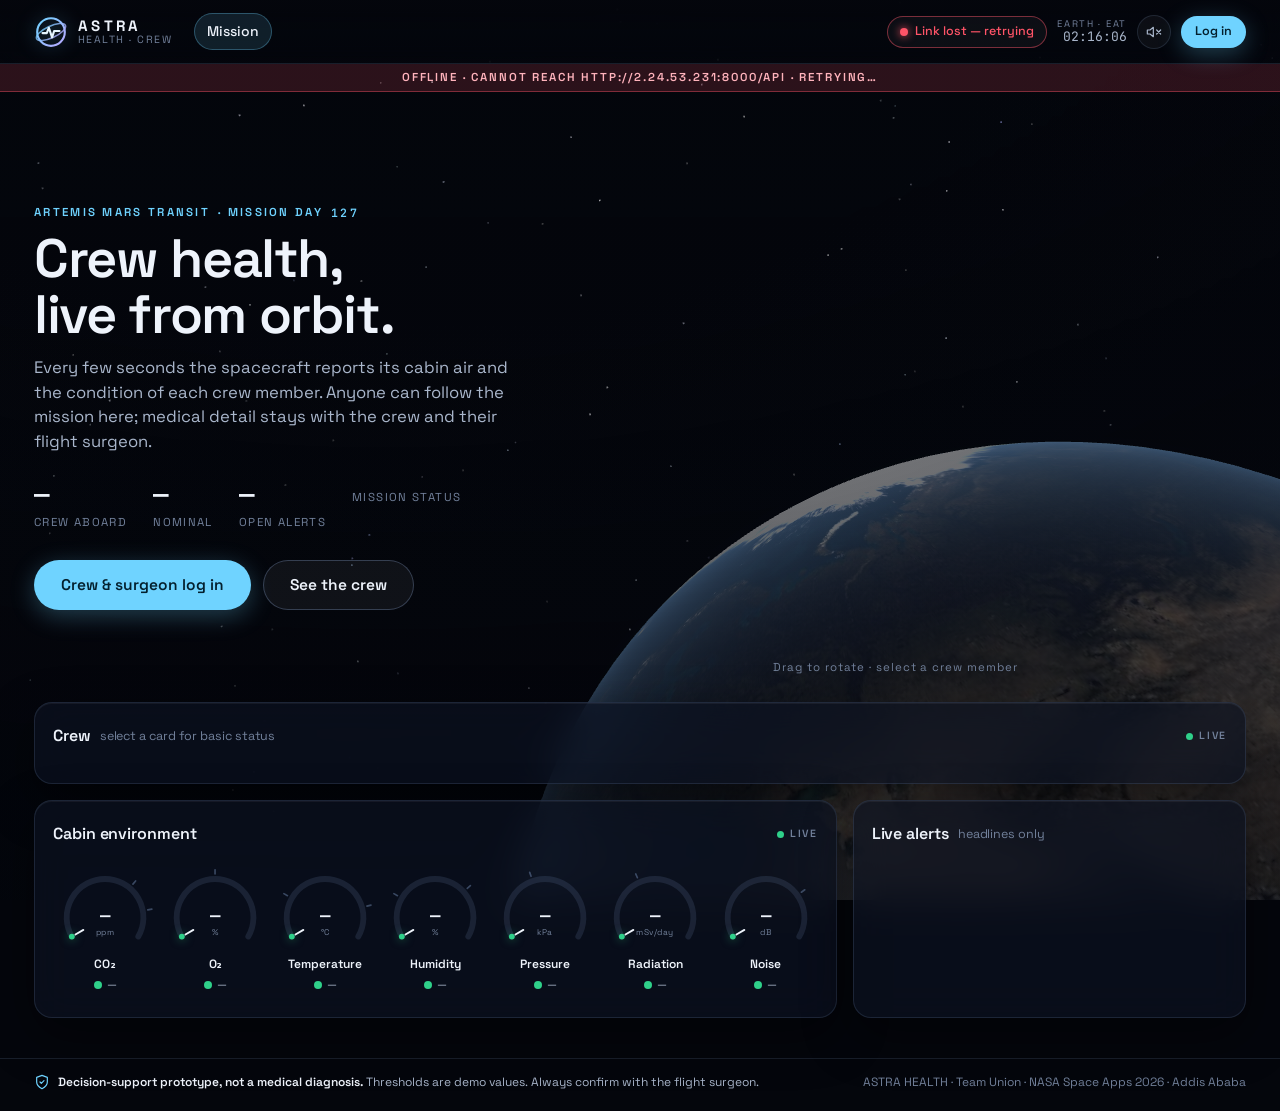
==== commit 0e633923: "Frontend: Scenario Control page for the flight surgeon, scenarios in mock mode - scenarios.html: pre" ====
--- a/frontend/index.html
+++ b/frontend/index.html
@@ -64,6 +64,7 @@
 </main>
 <footer id="footer"></footer>
 <script src="js/rules.js"></script>
+<script src="js/scenarios.js"></script>
 <script src="js/mock-data.js"></script>
 <script src="js/api.js"></script>
 <script src="js/charts.js"></script>
--- a/frontend/css/style.css
+++ b/frontend/css/style.css
@@ -1,402 +1,578 @@
-/* ASTRA HEALTH - dark space theme */
+/* ASTRA HEALTH — design system (adapted from the UNION Mission Health concept by our teammate)
+   Dark mission-control theme. Status colours always travel with an icon + word. */
+
+@font-face { font-family: "Space Grotesk"; src: url("../vendor/fonts/space-grotesk-latin-wght-normal.woff2") format("woff2"); font-weight: 300 700; font-display: swap; unicode-range: U+0000-00FF, U+0131, U+0152-0153, U+2000-206F, U+20AC, U+2122, U+2191, U+2193, U+2212, U+2215; }
+@font-face { font-family: "Space Grotesk"; src: url("../vendor/fonts/space-grotesk-latin-ext-wght-normal.woff2") format("woff2"); font-weight: 300 700; font-display: swap; unicode-range: U+0100-02BA, U+1E00-1E9F, U+20A0-20AB, U+2C60-2C7F; }
+@font-face { font-family: "JetBrains Mono"; src: url("../vendor/fonts/jetbrains-mono-latin-wght-normal.woff2") format("woff2"); font-weight: 300 700; font-display: swap; }
+
 :root {
-  --bg: #04060f;
-  --bg2: #070b1d;
-  --panel: rgba(12, 20, 42, 0.72);
-  --panel-2: rgba(18, 28, 58, 0.78);
-  --line: rgba(120, 170, 255, 0.14);
-  --line-2: rgba(120, 170, 255, 0.26);
-  --text: #e7eefc;
-  --muted: #8ea3c8;
-  --dim: #5f7299;
-  --cyan: #22d3ee;
-  --cyan-2: #67e8f9;
-  --violet: #a78bfa;
-  --green: #22c55e;
-  --yellow: #facc15;
-  --red: #ef4444;
-  --radius: 16px;
-  --shadow: 0 10px 40px rgba(0, 0, 0, 0.45);
-  --font: "Inter", system-ui, -apple-system, "Segoe UI", Roboto, Ubuntu, "Helvetica Neue", Arial, sans-serif;
-  --mono: "JetBrains Mono", "SFMono-Regular", ui-monospace, Menlo, Consolas, monospace;
+    color-scheme: dark;
+    --bg: #04060c;
+    --panel: rgba(13, 19, 33, .68);
+    --panel-solid: #0d1321;
+    --panel-2: rgba(22, 31, 52, .6);
+    --line: rgba(150, 180, 230, .14);
+    --line-strong: rgba(150, 180, 230, .28);
+    --text: #eef3fb;
+    --text-2: #a9b6cb;
+    --text-3: #72819b;
+    --accent: #6fd3ff;
+    --accent-ink: #04202e;
+    --ok: #2fd08a;
+    --warn: #f5b83d;
+    --bad: #ff5468;
+    /* chart series (validated for the dark surface) */
+    --s1: #3987e5; --s2: #d95926; --s3: #199e70; --s4: #c98500; --s5: #9085e9;
+    --radius: 18px;
+    --radius-s: 11px;
+    --font: "Space Grotesk", ui-sans-serif, system-ui, -apple-system, "Segoe UI", Roboto, sans-serif;
+    --mono: "JetBrains Mono", ui-monospace, "SF Mono", Menlo, Consolas, monospace;
+    --shadow: 0 18px 50px rgba(0, 0, 0, .45);
+    --top: 64px;
 }
-* { box-sizing: border-box; }
-html, body { margin: 0; padding: 0; }
-html { background: #04060f; }
-body {
-  font-family: var(--font); color: var(--text); min-height: 100vh;
-  background:
-    radial-gradient(1200px 600px at 85% -10%, rgba(34, 211, 238, 0.10), transparent 60%),
-    radial-gradient(900px 600px at -10% 20%, rgba(167, 139, 250, 0.10), transparent 60%),
-    radial-gradient(1000px 800px at 50% 120%, rgba(37, 99, 235, 0.12), transparent 60%),
-    linear-gradient(180deg, var(--bg2), var(--bg));
-  background-attachment: fixed;
-  -webkit-font-smoothing: antialiased; line-height: 1.45;
-  display: flex; flex-direction: column;
-}
-#stars { position: fixed; inset: 0; z-index: 0; pointer-events: none; opacity: .85; }
-body > *:not(#stars) { position: relative; z-index: 1; }
-a { color: var(--cyan-2); text-decoration: none; }
-a:hover { color: #fff; }
-svg { width: 1em; height: 1em; flex: none; }
-h1, h2, h3, h4 { margin: 0; font-weight: 700; letter-spacing: -0.01em; }
-.num { font-variant-numeric: tabular-nums; }
-.muted { color: var(--muted); } .dim { color: var(--dim); }
-.hidden { display: none !important; }
-
-/* ---------- nav ---------- */
-.topnav { position: sticky !important; top: 0; z-index: 50 !important; backdrop-filter: blur(14px); -webkit-backdrop-filter: blur(14px); background: rgba(4, 7, 18, 0.72); border-bottom: 1px solid var(--line); }
-.topnav-inner { max-width: 1440px; margin: 0 auto; display: flex; align-items: center; gap: 22px; padding: 10px 24px; }
-.brand { display: flex; align-items: center; gap: 10px; color: var(--text); }
-.brand svg { width: 34px; height: 34px; filter: drop-shadow(0 0 8px rgba(34, 211, 238, .5)); }
-.brand b { display: block; font-size: 17px; letter-spacing: .28em; }
-.brand span { display: block; font-size: 10px; letter-spacing: .5em; color: var(--cyan); margin-top: -2px; }
-.nav-links { display: flex; gap: 4px; flex: 1; }
-.nav-links a { display: flex; align-items: center; gap: 7px; padding: 8px 12px; border-radius: 10px; color: var(--muted); font-size: 14px; font-weight: 500; transition: .2s; }
-.nav-links a svg { font-size: 16px; }
-.nav-links a:hover { color: var(--text); background: rgba(120, 170, 255, .08); }
-.nav-links a.active { color: var(--text); background: linear-gradient(180deg, rgba(34, 211, 238, .18), rgba(34, 211, 238, .06)); box-shadow: inset 0 0 0 1px rgba(34, 211, 238, .35); }
-.nav-right { display: flex; align-items: center; gap: 16px; margin-left: auto; }
-.nav-clock { text-align: right; line-height: 1.1; }
-.nav-clock small { display: block; font-size: 9px; letter-spacing: .2em; color: var(--dim); }
-.nav-clock b { font-family: var(--mono); font-size: 15px; color: var(--cyan-2); font-variant-numeric: tabular-nums; }
-.nav-user { display: flex; align-items: center; gap: 10px; }
-.nav-user-text { line-height: 1.15; } .nav-user-text b { display: block; font-size: 13px; } .nav-user-text small { color: var(--muted); font-size: 11px; }
-.nav-toggle { display: none !important; }
-.mock-banner { text-align: center; font-size: 10px; letter-spacing: .3em; color: rgba(250, 204, 21, .75); background: rgba(250, 204, 21, .05); border-top: 1px solid rgba(250, 204, 21, .12); padding: 2px; }
-
-/* ---------- buttons ---------- */
-.btn { display: inline-flex; align-items: center; justify-content: center; gap: 8px; font: 600 14px var(--font); border-radius: 11px; padding: 11px 18px; border: 1px solid transparent; cursor: pointer; transition: transform .15s, box-shadow .2s, background .2s, border-color .2s; color: var(--text); background: var(--panel-2); text-decoration: none; }
-.btn svg { font-size: 16px; }
-.btn:hover { transform: translateY(-1px); color: #fff; }
-.btn:active { transform: translateY(0); }
-.btn:disabled { opacity: .5; cursor: not-allowed; transform: none; }
-.btn-primary { background: linear-gradient(135deg, #06b6d4, #3b82f6); box-shadow: 0 6px 24px rgba(34, 211, 238, .28); color: #fff; }
-.btn-primary:hover { box-shadow: 0 8px 32px rgba(34, 211, 238, .45); }
-.btn-ghost { background: transparent; border-color: var(--line-2); color: var(--muted); }
-.btn-ghost:hover { border-color: var(--cyan); color: var(--text); }
-.btn-danger { background: linear-gradient(135deg, #dc2626, #f97316); color: #fff; box-shadow: 0 6px 22px rgba(239, 68, 68, .3); }
-.btn-ok { background: rgba(34, 197, 94, .14); border-color: rgba(34, 197, 94, .4); color: #86efac; }
-.btn-sm { padding: 7px 12px; font-size: 13px; border-radius: 9px; }
-.btn-lg { padding: 15px 26px; font-size: 16px; border-radius: 13px; }
-
-/* ---------- layout ---------- */
-main { flex: 1; width: 100%; max-width: 1440px; margin: 0 auto; padding: 26px 24px 40px; }
-.grid { display: grid; gap: 18px; }
-.g2 { grid-template-columns: repeat(2, minmax(0, 1fr)); }
-.g3 { grid-template-columns: repeat(3, minmax(0, 1fr)); }
-.g4 { grid-template-columns: repeat(4, minmax(0, 1fr)); }
-.split { display: grid; grid-template-columns: minmax(0, 2fr) minmax(320px, 1fr); gap: 18px; }
-.stack { display: flex; flex-direction: column; gap: 18px; }
+
+*, *::before, *::after { box-sizing: border-box; }
+html { -webkit-text-size-adjust: 100%; scroll-behavior: smooth; }
+body { margin: 0; min-height: 100vh; background: var(--bg); color: var(--text); font: 400 15px/1.5 var(--font); display: flex; flex-direction: column; overflow-x: hidden; }
+h1, h2, h3, p { margin: 0; }
+h1 { font-size: clamp(30px, 4.4vw, 54px); line-height: 1.04; font-weight: 600; letter-spacing: -.025em; text-wrap: balance; }
+h2 { font-size: 16px; font-weight: 600; letter-spacing: -.005em; }
+h3 { font-size: 14px; font-weight: 600; }
+a { color: inherit; text-decoration: none; }
+button, input, select, textarea { font: inherit; color: inherit; }
+button { cursor: pointer; }
+.mono { font-family: var(--mono); font-variant-numeric: tabular-nums; }
+.muted { color: var(--text-2); }
+.dim { color: var(--text-3); }
+[hidden] { display: none !important; }
+:focus-visible { outline: 2px solid var(--accent); outline-offset: 2px; border-radius: 6px; }
+.skip-link { position: fixed; left: 12px; top: -60px; z-index: 100; background: var(--accent); color: var(--accent-ink); padding: 8px 14px; border-radius: 8px; font-weight: 600; }
+.skip-link:focus { top: 12px; }
+
+/* ── backdrop ─────────────────────────────────────────── */
+#space { position: fixed; inset: 0; width: 100%; height: 100%; z-index: -3; display: block; }
+.vignette { position: fixed; inset: 0; z-index: -2; pointer-events: none; background: radial-gradient(120% 90% at 30% 0%, transparent 40%, rgba(4, 6, 12, .55) 100%), linear-gradient(180deg, rgba(4, 6, 12, .25), rgba(4, 6, 12, .6)); }
+.alarm-frame { position: fixed; inset: 0; z-index: 60; pointer-events: none; opacity: 0; box-shadow: inset 0 0 0 2px var(--bad), inset 0 0 90px rgba(255, 84, 104, .45); transition: opacity .4s; }
+body.alarm .alarm-frame { animation: alarm 1.1s ease-in-out infinite; }
+@keyframes alarm { 0%, 100% { opacity: .25; } 50% { opacity: 1; } }
+
+/* ── top bar ──────────────────────────────────────────── */
+.topbar { position: sticky; top: 0; z-index: 40; height: var(--top); display: flex; align-items: center; gap: 22px; padding: 0 clamp(16px, 3vw, 34px); background: linear-gradient(180deg, rgba(4, 6, 12, .9), rgba(4, 6, 12, .62)); backdrop-filter: blur(16px) saturate(1.3); -webkit-backdrop-filter: blur(16px) saturate(1.3); border-bottom: 1px solid var(--line); }
+.brand { display: flex; align-items: center; gap: 10px; flex: none; }
+.brand-text { display: flex; flex-direction: column; line-height: 1.05; }
+.brand-text b { font-weight: 700; letter-spacing: .22em; font-size: 15px; }
+.brand-text small { color: var(--text-3); font-size: 10.5px; letter-spacing: .14em; text-transform: uppercase; }
+.nav { display: flex; gap: 4px; flex: 1; min-width: 0; }
+.nav a { padding: 8px 13px; border-radius: 999px; color: var(--text-2); font-weight: 500; font-size: 14px; white-space: nowrap; transition: color .2s, background .2s; }
+.nav a:hover { color: var(--text); background: rgba(255, 255, 255, .05); }
+.nav a[aria-current="page"] { color: var(--text); background: rgba(111, 211, 255, .12); box-shadow: inset 0 0 0 1px rgba(111, 211, 255, .3); }
+.topbar-right { display: flex; align-items: center; gap: 10px; flex: none; }
+.met { display: flex; flex-direction: column; line-height: 1.1; text-align: right; }
+.met small { font-size: 9.5px; letter-spacing: .18em; color: var(--text-3); }
+.met span { font-size: 13px; color: var(--text-2); }
+.chip { display: inline-flex; align-items: center; gap: 7px; height: 32px; padding: 0 12px; border-radius: 999px; border: 1px solid var(--line); background: rgba(255, 255, 255, .04); font-size: 12.5px; font-weight: 500; color: var(--text-2); white-space: nowrap; }
+button.chip:hover, .select-chip:hover { border-color: var(--line-strong); color: var(--text); }
+.select-chip { appearance: none; -webkit-appearance: none; padding-right: 12px; cursor: pointer; }
+.select-chip option { background: var(--panel-solid); }
+.icon-btn { width: 34px; height: 34px; display: grid; place-items: center; border-radius: 50%; border: 1px solid var(--line); background: rgba(255, 255, 255, .04); color: var(--text-2); }
+.icon-btn:hover { color: var(--text); border-color: var(--line-strong); }
+#sound-btn .sound-off { display: none; }
+#sound-btn.muted-snd .sound-on { display: none; }
+#sound-btn.muted-snd .sound-off { display: inline; }
+.menu-btn, .nav-logout { display: none; }
+.user-chip { display: flex; align-items: center; gap: 9px; padding: 3px 4px 3px 3px; border-radius: 999px; border: 1px solid var(--line); background: rgba(255, 255, 255, .04); }
+.user-chip .who { display: flex; flex-direction: column; line-height: 1.1; }
+.user-chip .who b { font-size: 12.5px; font-weight: 600; }
+.user-chip .who small { font-size: 10.5px; color: var(--text-3); }
+.avatar { width: 28px; height: 28px; border-radius: 50%; display: grid; place-items: center; font-size: 11px; font-weight: 700; color: var(--accent-ink); background: linear-gradient(135deg, var(--accent), #b9a8ff); flex: none; }
+.avatar.lg { width: 46px; height: 46px; font-size: 16px; }
+.link-btn { background: none; border: 0; color: var(--text-3); font-size: 12px; padding: 4px 9px; }
+.link-btn:hover { color: var(--text); }
+
+/* ── page + layout ────────────────────────────────────── */
+.page { flex: 1; width: 100%; max-width: 1480px; margin: 0 auto; padding: clamp(18px, 3vw, 34px) clamp(16px, 3vw, 34px) 40px; }
+.grid { display: grid; gap: 16px; }
+.g-12 { grid-template-columns: repeat(12, minmax(0, 1fr)); }
+.span-3 { grid-column: span 3; } .span-4 { grid-column: span 4; } .span-5 { grid-column: span 5; } .span-6 { grid-column: span 6; }
+.span-7 { grid-column: span 7; } .span-8 { grid-column: span 8; } .span-9 { grid-column: span 9; } .span-12 { grid-column: span 12; }
+.stack { display: flex; flex-direction: column; gap: 16px; }
 .row { display: flex; align-items: center; gap: 12px; }
 .row.wrap { flex-wrap: wrap; }
-.space { justify-content: space-between; }
-.mt { margin-top: 18px; } .mt2 { margin-top: 28px; }
-
-.panel { background: var(--panel); border: 1px solid var(--line); border-radius: var(--radius); padding: 20px; box-shadow: var(--shadow); backdrop-filter: blur(10px); -webkit-backdrop-filter: blur(10px); position: relative; }
-.panel-head { display: flex; align-items: center; justify-content: space-between; gap: 12px; margin-bottom: 16px; }
-.panel-head h2, .panel-head h3 { display: flex; align-items: center; gap: 10px; font-size: 15px; letter-spacing: .08em; text-transform: uppercase; color: #cfe0ff; }
-.panel-head h2 svg, .panel-head h3 svg { color: var(--cyan); font-size: 18px; }
-.panel-head .sub { color: var(--dim); font-size: 12px; }
-.eyebrow { font-size: 11px; letter-spacing: .3em; text-transform: uppercase; color: var(--cyan); font-weight: 600; }
-
-.page-head { display: flex; align-items: flex-end; justify-content: space-between; gap: 20px; margin-bottom: 22px; flex-wrap: wrap; }
-.page-head h1 { font-size: 30px; margin-top: 4px; }
-.page-head p { margin: 6px 0 0; color: var(--muted); max-width: 680px; }
-
-/* ---------- live dot / pills ---------- */
-.live { display: inline-flex; align-items: center; gap: 8px; font-size: 11px; letter-spacing: .2em; font-weight: 700; color: var(--green); padding: 6px 12px; border-radius: 999px; background: rgba(34, 197, 94, .08); border: 1px solid rgba(34, 197, 94, .3); }
-.live i { width: 8px; height: 8px; border-radius: 50%; background: var(--green); box-shadow: 0 0 0 0 rgba(34, 197, 94, .7); animation: ping 1.8s infinite; }
-.live.bad { color: var(--red); background: rgba(239, 68, 68, .08); border-color: rgba(239, 68, 68, .3); }
-.live.bad i { background: var(--red); animation: none; }
-@keyframes ping { 0% { box-shadow: 0 0 0 0 rgba(34, 197, 94, .7); } 80%, 100% { box-shadow: 0 0 0 9px rgba(34, 197, 94, 0); } }
-
-.pill { display: inline-flex; align-items: center; gap: 7px; padding: 4px 11px; border-radius: 999px; font-size: 12px; font-weight: 700; letter-spacing: .06em; text-transform: uppercase; border: 1px solid; white-space: nowrap; }
-.pill i { width: 7px; height: 7px; border-radius: 50%; background: currentColor; }
-.pill-green { color: #4ade80; border-color: rgba(34, 197, 94, .35); background: rgba(34, 197, 94, .1); }
-.pill-yellow { color: #fde047; border-color: rgba(250, 204, 21, .35); background: rgba(250, 204, 21, .1); }
-.pill-red { color: #fca5a5; border-color: rgba(239, 68, 68, .5); background: rgba(239, 68, 68, .14); }
-.pill-red i { animation: blink 1s infinite; }
-.pill-info { color: var(--cyan-2); border-color: rgba(34, 211, 238, .35); background: rgba(34, 211, 238, .08); }
-@keyframes blink { 50% { opacity: .25; } }
-
-/* ---------- mission hero ---------- */
-.hero { display: grid; grid-template-columns: 1.4fr 1fr; gap: 18px; margin-bottom: 18px; }
-.hero-main { padding: 26px 28px; overflow: hidden; }
-.hero-main::after { content: ""; position: absolute; right: -80px; top: -80px; width: 320px; height: 320px; border-radius: 50%; background: radial-gradient(circle at 35% 35%, rgba(251, 146, 60, .55), rgba(194, 65, 12, .35) 45%, rgba(124, 45, 18, .08) 70%, transparent 72%); filter: blur(.3px); opacity: .55; pointer-events: none; }
-.hero-main h1 { font-size: 38px; line-height: 1.1; margin: 8px 0 6px; background: linear-gradient(90deg, #fff, #a5f3fc 60%, #c4b5fd); -webkit-background-clip: text; background-clip: text; color: transparent; }
-.hero-main p { color: var(--muted); margin: 0 0 18px; max-width: 520px; }
-.hero-stats { display: flex; gap: 30px; flex-wrap: wrap; }
-.stat small { display: block; font-size: 10px; letter-spacing: .25em; color: var(--dim); text-transform: uppercase; }
-.stat b { font-size: 30px; font-family: var(--mono); font-weight: 600; font-variant-numeric: tabular-nums; color: #fff; }
-.stat b em { font-style: normal; font-size: 13px; color: var(--muted); margin-left: 4px; font-family: var(--font); }
-.hero-side { display: grid; grid-template-columns: 1fr 1fr; gap: 14px; }
-.summary { padding: 18px; display: flex; flex-direction: column; justify-content: space-between; }
-.summary small { font-size: 11px; letter-spacing: .2em; text-transform: uppercase; color: var(--muted); }
-.summary b { font-size: 40px; font-family: var(--mono); font-weight: 600; line-height: 1; margin-top: 10px; }
-.summary.s-green b { color: var(--green); } .summary.s-yellow b { color: var(--yellow); } .summary.s-red b { color: var(--red); } .summary.s-cyan b { color: var(--cyan); }
-.summary.s-red { border-color: rgba(239, 68, 68, .35); }
-
-/* ---------- ticker ---------- */
-.ticker { display: flex; align-items: center; gap: 14px; padding: 0; overflow: hidden; margin-bottom: 18px; height: 50px; }
-.ticker-label { flex: none; display: flex; align-items: center; gap: 8px; height: 100%; padding: 0 18px; font-size: 12px; font-weight: 800; letter-spacing: .2em; color: #fecaca; background: linear-gradient(90deg, rgba(239, 68, 68, .28), rgba(239, 68, 68, .05)); border-right: 1px solid rgba(239, 68, 68, .3); border-radius: var(--radius) 0 0 var(--radius); }
-.ticker-label svg { font-size: 16px; color: var(--red); }
-.ticker-track { flex: 1; overflow: hidden; mask-image: linear-gradient(90deg, transparent, #000 4%, #000 96%, transparent); -webkit-mask-image: linear-gradient(90deg, transparent, #000 4%, #000 96%, transparent); }
-.ticker-move { display: inline-flex; gap: 40px; white-space: nowrap; animation: tick 60s linear infinite; padding-left: 20px; }
-.ticker-move:hover { animation-play-state: paused; }
-.ticker-item { display: inline-flex; align-items: center; gap: 10px; font-size: 14px; }
-.ticker-item .dot { width: 8px; height: 8px; border-radius: 50%; }
-.ticker-item b { color: #fff; }
-.ticker-item .t { color: var(--dim); font-family: var(--mono); font-size: 12px; }
-@keyframes tick { from { transform: translateX(0); } to { transform: translateX(-50%); } }
-
-/* ---------- crew cards ---------- */
-.crew-grid { display: grid; grid-template-columns: repeat(4, minmax(0, 1fr)); gap: 16px; }
-.crew-card { padding: 18px; overflow: hidden; transition: transform .25s, border-color .25s; }
-.crew-card:hover { transform: translateY(-3px); }
-.crew-card::before { content: ""; position: absolute; inset: 0 0 auto 0; height: 3px; background: var(--c, var(--green)); box-shadow: 0 0 18px var(--c, var(--green)); }
-.crew-card.st-green { --c: var(--green); }
-.crew-card.st-yellow { --c: var(--yellow); border-color: rgba(250, 204, 21, .25); }
-.crew-card.st-red { --c: var(--red); border-color: rgba(239, 68, 68, .55); animation: redpulse 2s ease-in-out infinite; }
-@keyframes redpulse { 0%, 100% { box-shadow: var(--shadow), 0 0 0 0 rgba(239, 68, 68, 0); } 50% { box-shadow: var(--shadow), 0 0 0 4px rgba(239, 68, 68, .18), 0 0 40px rgba(239, 68, 68, .25); } }
-.crew-top { display: flex; gap: 12px; align-items: center; }
-.avatar { width: 48px; height: 48px; border-radius: 14px; display: grid; place-items: center; font-weight: 800; letter-spacing: .05em; color: #fff; background: linear-gradient(135deg, rgba(34, 211, 238, .35), rgba(167, 139, 250, .35)); border: 1px solid var(--line-2); flex: none; }
-.avatar.sm { width: 34px; height: 34px; border-radius: 10px; font-size: 12px; }
-.avatar.lg { width: 64px; height: 64px; border-radius: 18px; font-size: 22px; }
-.crew-top h3 { font-size: 17px; }
-.crew-top small { color: var(--muted); font-size: 12px; }
-.crew-name { min-width: 0; }
-.crew-name h3 { white-space: nowrap; overflow: hidden; text-overflow: ellipsis; }
-.crew-status { display: flex; align-items: center; justify-content: space-between; margin-top: 14px; font-size: 12px; color: var(--muted); }
-.crew-status b { color: var(--text); font-family: var(--mono); }
-.crew-vitals { display: grid; grid-template-columns: 1fr 1fr; gap: 10px; margin: 12px 0 12px; }
-.cv { background: rgba(5, 10, 26, .55); border: 1px solid var(--line); border-radius: 12px; padding: 10px 12px; }
-.cv small { display: flex; align-items: center; gap: 6px; font-size: 11px; color: var(--muted); letter-spacing: .08em; text-transform: uppercase; }
-.cv small svg { color: var(--cyan); }
-.cv b { font-size: 30px; font-family: var(--mono); font-weight: 600; font-variant-numeric: tabular-nums; display: inline-block; margin-top: 2px; }
-.cv em { font-style: normal; font-size: 12px; color: var(--muted); margin-left: 4px; }
-.cv.l-yellow b { color: var(--yellow); } .cv.l-red b { color: #f87171; }
-.cv.l-red .beat svg, .cv .beat svg { animation: beat 1s infinite; }
-@keyframes beat { 0%, 100% { transform: scale(1); } 15% { transform: scale(1.25); } 30% { transform: scale(1); } }
-.crew-spark { height: 38px; width: 100%; display: block; }
-.crew-foot { display: flex; justify-content: space-between; align-items: center; font-size: 12px; color: var(--dim); margin-top: 10px; }
-.crew-foot .alerts-n { color: var(--muted); }
-.crew-foot .alerts-n b { color: var(--text); }
-
-/* ---------- cabin ---------- */
-.cabin-grid { display: grid; grid-template-columns: repeat(3, minmax(0, 1fr)); gap: 12px; }
-.env { background: rgba(5, 10, 26, .55); border: 1px solid var(--line); border-radius: 12px; padding: 14px; position: relative; overflow: hidden; }
-.env small { display: flex; align-items: center; gap: 6px; font-size: 11px; letter-spacing: .1em; text-transform: uppercase; color: var(--muted); }
-.env small svg { color: var(--cyan); font-size: 14px; }
-.env b { display: block; font-family: var(--mono); font-size: 26px; font-weight: 600; margin-top: 6px; font-variant-numeric: tabular-nums; }
-.env b em { font-style: normal; font-size: 12px; color: var(--muted); margin-left: 4px; font-family: var(--font); font-weight: 500; }
-.env .bar { height: 4px; border-radius: 3px; background: rgba(140, 180, 255, .12); margin-top: 10px; overflow: hidden; }
-.env .bar i { display: block; height: 100%; border-radius: 3px; background: var(--c, var(--green)); transition: width .8s ease; }
-.env .lim { font-size: 11px; color: var(--dim); margin-top: 6px; }
-.env.l-green { --c: var(--green); } .env.l-yellow { --c: var(--yellow); border-color: rgba(250, 204, 21, .35); } .env.l-red { --c: var(--red); border-color: rgba(239, 68, 68, .5); }
-.env.l-yellow b { color: var(--yellow); } .env.l-red b { color: #f87171; }
-
-/* ---------- vital tiles ---------- */
-.vitals { display: grid; grid-template-columns: repeat(4, minmax(0, 1fr)); gap: 14px; }
-.vital { padding: 16px 18px 12px; overflow: hidden; transition: border-color .3s; }
-.vital::after { content: ""; position: absolute; left: 0; top: 14px; bottom: 14px; width: 3px; border-radius: 0 3px 3px 0; background: var(--c, var(--green)); box-shadow: 0 0 12px var(--c, var(--green)); }
-.vital.l-green { --c: var(--green); } .vital.l-yellow { --c: var(--yellow); border-color: rgba(250, 204, 21, .3); } .vital.l-red { --c: var(--red); border-color: rgba(239, 68, 68, .55); animation: redpulse 2s infinite; }
-.vital-head { display: flex; justify-content: space-between; align-items: center; color: var(--muted); font-size: 12px; letter-spacing: .1em; text-transform: uppercase; }
-.vital-head span { display: flex; align-items: center; gap: 7px; }
-.vital-head svg { color: var(--cyan); font-size: 16px; }
-.vital-val { display: flex; align-items: baseline; gap: 6px; margin: 8px 0 2px; }
-.vital-val b { font-family: var(--mono); font-size: 40px; font-weight: 600; line-height: 1; font-variant-numeric: tabular-nums; }
-.vital.l-yellow .vital-val b { color: var(--yellow); } .vital.l-red .vital-val b { color: #f87171; }
-.vital-val em { font-style: normal; color: var(--muted); font-size: 14px; }
-.vital-base { font-size: 12px; color: var(--dim); display: flex; justify-content: space-between; }
-.vital-base .d-up { color: #fca5a5; } .vital-base .d-down { color: #93c5fd; } .vital-base .d-ok { color: #86efac; }
-.vital canvas { width: 100%; height: 34px; display: block; margin-top: 8px; }
-.flash { animation: flash .6s ease; }
-@keyframes flash { from { text-shadow: 0 0 18px rgba(103, 232, 249, .9); } to { text-shadow: none; } }
-
-/* ---------- modules ---------- */
-.modules { display: grid; grid-template-columns: repeat(2, minmax(0, 1fr)); gap: 14px; }
-.module { padding: 18px; }
-.module-head { display: flex; align-items: center; gap: 12px; margin-bottom: 12px; }
-.module-icon { width: 40px; height: 40px; border-radius: 12px; display: grid; place-items: center; font-size: 20px; color: var(--c, var(--green)); background: color-mix(in srgb, var(--c, var(--green)) 14%, transparent); border: 1px solid color-mix(in srgb, var(--c, var(--green)) 35%, transparent); }
-.module.l-green { --c: var(--green); } .module.l-yellow { --c: var(--yellow); } .module.l-red { --c: var(--red); border-color: rgba(239, 68, 68, .45); }
-.module-head h3 { font-size: 16px; } .module-head small { color: var(--muted); font-size: 12px; }
-.module-head .pill { margin-left: auto; }
-.kv { display: grid; grid-template-columns: 1fr auto; gap: 7px 12px; font-size: 13px; }
-.kv span { color: var(--muted); }
-.kv b { font-family: var(--mono); font-weight: 600; text-align: right; font-variant-numeric: tabular-nums; }
-.kv b.l-yellow { color: var(--yellow); } .kv b.l-red { color: #f87171; }
-.module-note { margin-top: 12px; font-size: 12px; color: var(--muted); padding-top: 10px; border-top: 1px dashed var(--line); }
-
-/* ---------- charts ---------- */
-.chart-wrap { position: relative; height: 240px; }
-.chart-wrap.tall { height: 340px; }
-.chart-wrap canvas { width: 100%; height: 100%; display: block; }
-.chart-tip { position: absolute; display: none; pointer-events: none; background: rgba(5, 10, 26, .95); border: 1px solid var(--line-2); border-radius: 8px; padding: 6px 10px; font-size: 12px; min-width: 100px; z-index: 5; }
-.chart-tip b { display: block; font-family: var(--mono); color: #fff; } .chart-tip span { color: var(--muted); }
-
-/* ---------- alerts / recs ---------- */
-.alert-list { display: flex; flex-direction: column; gap: 10px; }
-.alert-item { display: grid; grid-template-columns: auto 1fr auto; gap: 12px; align-items: start; padding: 12px 14px; border-radius: 12px; background: rgba(5, 10, 26, .55); border: 1px solid var(--line); animation: slidein .4s ease; }
-.alert-item.l-red { border-color: rgba(239, 68, 68, .45); background: linear-gradient(90deg, rgba(239, 68, 68, .12), rgba(5, 10, 26, .55)); }
-.alert-item.l-yellow { border-color: rgba(250, 204, 21, .3); background: linear-gradient(90deg, rgba(250, 204, 21, .08), rgba(5, 10, 26, .55)); }
-.alert-item.resolved { opacity: .55; }
-.alert-ico { width: 34px; height: 34px; border-radius: 10px; display: grid; place-items: center; font-size: 17px; }
-.l-red > .alert-ico { color: var(--red); background: rgba(239, 68, 68, .15); }
-.l-yellow > .alert-ico { color: var(--yellow); background: rgba(250, 204, 21, .12); }
-.l-green > .alert-ico { color: var(--green); background: rgba(34, 197, 94, .12); }
-.alert-item h4 { font-size: 14px; font-weight: 600; }
-.alert-item p { margin: 3px 0 0; font-size: 13px; color: var(--muted); }
-.alert-item .meta { font-size: 11px; color: var(--dim); margin-top: 6px; display: flex; gap: 10px; flex-wrap: wrap; text-transform: uppercase; letter-spacing: .06em; }
-.alert-actions { display: flex; flex-direction: column; gap: 6px; align-items: flex-end; }
-@keyframes slidein { from { opacity: 0; transform: translateY(-6px); } to { opacity: 1; transform: none; } }
-.empty { text-align: center; color: var(--dim); padding: 26px 10px; font-size: 14px; }
-.empty svg { font-size: 30px; color: var(--green); display: block; margin: 0 auto 8px; }
-
-.callout { display: flex; gap: 14px; align-items: center; padding: 16px 18px; border-radius: 14px; border: 1px solid; margin-bottom: 18px; }
-.callout svg { font-size: 26px; flex: none; }
-.callout h3 { font-size: 16px; } .callout p { margin: 2px 0 0; font-size: 13px; color: var(--text); opacity: .85; }
-.callout .btn { margin-left: auto; }
-.callout.red { border-color: rgba(239, 68, 68, .55); background: linear-gradient(90deg, rgba(239, 68, 68, .22), rgba(239, 68, 68, .05)); animation: redpulse 2s infinite; }
-.callout.red svg { color: var(--red); }
-.callout.yellow { border-color: rgba(250, 204, 21, .4); background: linear-gradient(90deg, rgba(250, 204, 21, .14), rgba(250, 204, 21, .03)); }
-.callout.yellow svg { color: var(--yellow); }
-.callout.green { border-color: rgba(34, 197, 94, .35); background: linear-gradient(90deg, rgba(34, 197, 94, .12), rgba(34, 197, 94, .02)); }
-.callout.green svg { color: var(--green); }
-
-/* ---------- profile header ---------- */
-.profile { display: flex; align-items: center; gap: 18px; flex-wrap: wrap; }
-.profile h1 { font-size: 28px; }
-.profile .meta { color: var(--muted); font-size: 14px; display: flex; gap: 14px; flex-wrap: wrap; margin-top: 4px; }
-.profile .actions { margin-left: auto; display: flex; gap: 10px; flex-wrap: wrap; }
-.crew-switch { display: flex; gap: 6px; flex-wrap: wrap; }
-.crew-switch a { padding: 6px 12px; border-radius: 9px; border: 1px solid var(--line-2); font-size: 13px; color: var(--muted); }
-.crew-switch a.active { border-color: var(--cyan); color: var(--text); background: rgba(34, 211, 238, .1); }
-
-/* ---------- tables ---------- */
+.spacer { flex: 1; }
+.section-gap { margin-top: 16px; }
+
+.page-head { display: flex; align-items: flex-end; justify-content: space-between; gap: 20px; flex-wrap: wrap; margin-bottom: 20px; }
+.page-head h1 { font-size: clamp(26px, 3.2vw, 40px); }
+.eyebrow { display: inline-flex; align-items: center; gap: 8px; font-size: 11.5px; letter-spacing: .2em; text-transform: uppercase; color: var(--accent); font-weight: 600; margin-bottom: 10px; }
+.lede { color: var(--text-2); font-size: clamp(15px, 1.3vw, 17px); max-width: 56ch; margin-top: 12px; }
+
+.panel { position: relative; background: var(--panel); border: 1px solid var(--line); border-radius: var(--radius); padding: 18px; backdrop-filter: blur(18px) saturate(1.25); -webkit-backdrop-filter: blur(18px) saturate(1.25); box-shadow: var(--shadow), inset 0 1px 0 rgba(255, 255, 255, .05); min-width: 0; }
+.panel-head { display: flex; align-items: center; justify-content: space-between; gap: 12px; margin-bottom: 14px; min-height: 30px; }
+.panel-head h2 { display: flex; align-items: center; gap: 9px; }
+.panel-head .sub { color: var(--text-3); font-size: 12.5px; font-weight: 400; }
+.live-tag { display: inline-flex; align-items: center; gap: 6px; font-size: 10.5px; letter-spacing: .16em; text-transform: uppercase; color: var(--text-3); font-weight: 600; }
+.live-tag::before { content: ""; width: 7px; height: 7px; border-radius: 50%; background: var(--ok); box-shadow: 0 0 0 0 rgba(47, 208, 138, .6); animation: ping 3s infinite; }
+@keyframes ping { 0% { box-shadow: 0 0 0 0 rgba(47, 208, 138, .6); } 60%, 100% { box-shadow: 0 0 0 8px rgba(47, 208, 138, 0); } }
+
+/* ── status language ──────────────────────────────────── */
+.st-green { --st: var(--ok); } .st-yellow { --st: var(--warn); } .st-red { --st: var(--bad); } .st-none { --st: var(--text-3); }
+.dot { width: 8px; height: 8px; border-radius: 50%; background: var(--st, var(--text-3)); flex: none; }
+.dot-ok { background: var(--ok); } .dot-accent { background: var(--accent); } .dot-bad { background: var(--bad); } .dot-warn { background: var(--warn); }
+.badge { display: inline-flex; align-items: center; gap: 6px; height: 24px; padding: 0 10px 0 7px; border-radius: 999px; font-size: 11.5px; font-weight: 600; letter-spacing: .04em; color: var(--text); background: color-mix(in srgb, var(--st) 16%, transparent); box-shadow: inset 0 0 0 1px color-mix(in srgb, var(--st) 45%, transparent); white-space: nowrap; }
+.badge svg { width: 13px; height: 13px; color: var(--st); flex: none; }
+.st-red .badge, .badge.st-red { animation: soft-pulse 1.4s ease-in-out infinite; }
+@keyframes soft-pulse { 50% { box-shadow: inset 0 0 0 1px var(--st), 0 0 16px color-mix(in srgb, var(--st) 55%, transparent); } }
+
+/* ── buttons & forms ──────────────────────────────────── */
+.btn { display: inline-flex; align-items: center; justify-content: center; gap: 8px; height: 40px; padding: 0 18px; border-radius: 999px; border: 1px solid var(--line-strong); background: rgba(255, 255, 255, .05); font-weight: 600; font-size: 14px; transition: transform .15s, background .2s, border-color .2s, box-shadow .2s; white-space: nowrap; }
+.btn:hover { background: rgba(255, 255, 255, .1); transform: translateY(-1px); }
+.btn:active { transform: translateY(0); }
+.btn-primary { background: var(--accent); color: var(--accent-ink); border-color: transparent; box-shadow: 0 6px 24px rgba(111, 211, 255, .28); }
+.btn-primary:hover { background: #93dfff; }
+.btn-danger { background: var(--bad); color: #2a0309; border-color: transparent; }
+.btn-danger:hover { background: #ff7888; }
+.btn-sm { height: 32px; padding: 0 13px; font-size: 12.5px; }
+.btn-lg { height: 50px; padding: 0 26px; font-size: 15.5px; }
+.btn[disabled] { opacity: .45; pointer-events: none; }
+.seg { display: inline-flex; padding: 3px; border-radius: 999px; border: 1px solid var(--line); background: rgba(0, 0, 0, .25); }
+.seg button { border: 0; background: none; height: 26px; padding: 0 12px; border-radius: 999px; font-size: 12px; font-weight: 600; color: var(--text-3); }
+.seg button[aria-pressed="true"] { background: rgba(111, 211, 255, .16); color: var(--text); }
+.field { display: flex; flex-direction: column; gap: 7px; }
+.field label, .label { font-size: 12px; letter-spacing: .1em; text-transform: uppercase; color: var(--text-3); font-weight: 600; }
+.input, textarea.input { width: 100%; height: 46px; padding: 0 14px; border-radius: var(--radius-s); border: 1px solid var(--line-strong); background: rgba(0, 0, 0, .3); transition: border-color .2s, box-shadow .2s; }
+textarea.input { height: auto; min-height: 92px; padding: 12px 14px; resize: vertical; }
+.input:focus { outline: none; border-color: var(--accent); box-shadow: 0 0 0 3px rgba(111, 211, 255, .18); }
+.input::placeholder { color: var(--text-3); }
+.form-error { color: var(--bad); font-size: 13px; min-height: 20px; }
+input[type="range"] { -webkit-appearance: none; appearance: none; width: 100%; height: 6px; border-radius: 3px; background: linear-gradient(90deg, var(--ok), var(--warn), var(--bad)); outline-offset: 6px; }
+input[type="range"]::-webkit-slider-thumb { -webkit-appearance: none; width: 26px; height: 26px; border-radius: 50%; background: #fff; border: 4px solid var(--panel-solid); box-shadow: 0 0 0 1px var(--line-strong), 0 4px 14px rgba(0, 0, 0, .5); cursor: grab; }
+input[type="range"]::-moz-range-thumb { width: 20px; height: 20px; border-radius: 50%; background: #fff; border: 4px solid var(--panel-solid); cursor: grab; }
+
+/* ── stat tiles ───────────────────────────────────────── */
+.tiles { display: grid; grid-template-columns: repeat(4, minmax(0, 1fr)); gap: 12px; }
+.tile { position: relative; padding: 14px 15px 13px; border-radius: 14px; background: var(--panel-2); border: 1px solid var(--line); overflow: hidden; transition: border-color .3s, transform .25s; min-width: 0; }
+.tile::before { content: ""; position: absolute; left: 0; top: 14px; bottom: 14px; width: 3px; border-radius: 0 3px 3px 0; background: var(--st, transparent); transition: background .3s; }
+.tile.st-red { border-color: color-mix(in srgb, var(--bad) 55%, transparent); }
+.tile.st-yellow { border-color: color-mix(in srgb, var(--warn) 40%, transparent); }
+.tile-label { display: flex; align-items: center; justify-content: space-between; gap: 6px; font-size: 11.5px; letter-spacing: .08em; text-transform: uppercase; color: var(--text-3); font-weight: 600; }
+.tile-value { display: flex; align-items: baseline; gap: 6px; margin-top: 6px; font-family: var(--mono); font-variant-numeric: tabular-nums; font-size: clamp(24px, 2.3vw, 32px); font-weight: 600; letter-spacing: -.02em; line-height: 1.1; }
+.tile-value small { font-family: var(--font); font-size: 12px; font-weight: 500; color: var(--text-3); letter-spacing: 0; }
+.tile-foot { margin-top: 5px; font-size: 12px; color: var(--text-2); display: flex; align-items: center; gap: 6px; min-height: 18px; }
+.tile-foot .st-word { color: var(--text-2); }
+.tile canvas.spark { display: block; width: 100%; height: 30px; margin-top: 6px; }
+.tile-wide { grid-column: span 2; }
+.ecg { display: block; width: 100%; height: 64px; margin-top: 4px; }
+.ring { width: 52px; height: 52px; flex: none; }
+
+/* ── gauges ───────────────────────────────────────────── */
+.gauges { display: grid; grid-template-columns: repeat(7, minmax(0, 1fr)); gap: 6px; align-items: start; }
+.gauge { text-align: center; padding: 6px 2px 4px; border-radius: 14px; min-width: 0; }
+.gauge svg { width: 100%; max-width: 132px; height: auto; display: block; margin: 0 auto; overflow: visible; }
+.gauge .g-track { stroke: rgba(150, 180, 230, .13); }
+.gauge .g-val { stroke: var(--st); transition: stroke .4s; filter: drop-shadow(0 0 6px color-mix(in srgb, var(--st) 60%, transparent)); }
+.gauge .g-needle { stroke: var(--text); }
+.gauge .g-num { font-family: var(--mono); font-weight: 600; font-size: 21px; fill: var(--text); }
+.gauge .g-unit { font-size: 10px; fill: var(--text-3); letter-spacing: .06em; }
+.gauge .g-tick { stroke: rgba(150, 180, 230, .35); }
+.gauge-name { font-size: 12px; font-weight: 600; margin-top: 2px; }
+.gauge-st { font-size: 11px; color: var(--text-2); display: inline-flex; align-items: center; gap: 5px; }
+
+/* ── hero (public dashboard) ──────────────────────────── */
+.hero { position: relative; display: grid; grid-template-columns: minmax(0, 5fr) minmax(0, 7fr); gap: 10px; align-items: center; min-height: min(62vh, 600px); margin-bottom: 18px; }
+.hero-copy { position: relative; z-index: 2; }
+.hero-stats { display: flex; gap: 26px; margin-top: 26px; flex-wrap: wrap; }
+.hero-stat b { display: block; font-family: var(--mono); font-size: 26px; font-weight: 600; line-height: 1.1; }
+.hero-stat small { color: var(--text-3); font-size: 11.5px; letter-spacing: .12em; text-transform: uppercase; }
+.hero-cta { display: flex; gap: 12px; margin-top: 28px; flex-wrap: wrap; }
+.scene { position: relative; min-height: 420px; height: 100%; touch-action: pan-y; }
+.scene canvas { position: absolute; inset: 0; width: 100%; height: 100%; display: block; cursor: grab; outline: none; }
+.scene canvas:active { cursor: grabbing; }
+.scene-hint { position: absolute; left: 50%; bottom: 8px; transform: translateX(-50%); font-size: 11.5px; color: var(--text-3); letter-spacing: .08em; pointer-events: none; white-space: nowrap; }
+.scene-tools { position: absolute; right: 8px; top: 8px; display: flex; gap: 6px; z-index: 3; }
+.pin { position: absolute; left: 0; top: 0; z-index: 2; display: inline-flex; align-items: center; gap: 7px; padding: 5px 11px 5px 8px; border-radius: 999px; border: 1px solid color-mix(in srgb, var(--st) 55%, transparent); background: rgba(6, 10, 20, .78); backdrop-filter: blur(6px); font-size: 12px; font-weight: 600; white-space: nowrap; will-change: transform; transition: opacity .25s, border-color .3s, background .2s; }
+.pin:hover, .pin.active { background: color-mix(in srgb, var(--st) 22%, rgba(6, 10, 20, .9)); }
+.pin small { font-weight: 500; color: var(--text-3); }
+.pin .dot { box-shadow: 0 0 10px var(--st); }
+.pin.st-red { animation: soft-pulse 1.2s infinite; }
+
+/* ── crew cards ───────────────────────────────────────── */
+.crew-grid { display: grid; grid-template-columns: repeat(auto-fit, minmax(210px, 1fr)); gap: 12px; }
+.crew-card { position: relative; text-align: left; padding: 15px; border-radius: 16px; border: 1px solid var(--line); background: var(--panel-2); transition: transform .25s, border-color .3s, box-shadow .3s; transform-style: preserve-3d; overflow: hidden; width: 100%; display: block; }
+.crew-card::after { content: ""; position: absolute; inset: 0 0 auto 0; height: 2px; background: var(--st); box-shadow: 0 0 18px var(--st); opacity: .9; }
+.crew-card:hover { border-color: var(--line-strong); box-shadow: 0 16px 40px rgba(0, 0, 0, .45); }
+.crew-card.st-red { border-color: color-mix(in srgb, var(--bad) 60%, transparent); box-shadow: 0 0 34px rgba(255, 84, 104, .18); }
+.crew-card .cc-top { display: flex; align-items: center; gap: 11px; margin-bottom: 13px; }
+.crew-card .cc-name { font-weight: 600; font-size: 15px; line-height: 1.2; }
+.crew-card .cc-role { font-size: 12px; color: var(--text-3); }
+.cc-vitals { display: grid; grid-template-columns: 1fr 1fr; gap: 8px; margin-top: 12px; }
+.cc-vital { padding: 8px 10px; border-radius: 10px; background: rgba(0, 0, 0, .25); }
+.cc-vital small { display: block; font-size: 10px; letter-spacing: .1em; text-transform: uppercase; color: var(--text-3); font-weight: 600; }
+.cc-vital b { font-family: var(--mono); font-size: 19px; font-weight: 600; }
+.cc-vital i { font-style: normal; font-size: 11px; color: var(--text-3); margin-left: 3px; }
+.cc-vital.st-red b, .cc-vital.st-yellow b { text-decoration: underline; text-decoration-color: var(--st); text-decoration-thickness: 2px; text-underline-offset: 4px; }
+.cc-mini { display: grid; grid-template-columns: repeat(4, 1fr); gap: 6px; margin-top: 8px; }
+.cc-mini .cc-vital { padding: 6px 6px; min-width: 0; } .cc-mini .cc-vital b { font-size: 13px; letter-spacing: -.03em; } .cc-mini .cc-vital i { font-size: 10px; margin-left: 2px; }
+
+/* ── alert feed ───────────────────────────────────────── */
+.feed { display: flex; flex-direction: column; gap: 8px; max-height: 420px; overflow: auto; margin: 0; padding: 0; list-style: none; scrollbar-width: thin; scrollbar-color: var(--line-strong) transparent; }
+.feed-item { display: grid; grid-template-columns: auto 1fr auto; gap: 11px; align-items: start; padding: 11px 12px; border-radius: 12px; background: rgba(0, 0, 0, .22); border: 1px solid var(--line); border-left: 3px solid var(--st); }
+.feed-item .fi-ico { color: var(--st); margin-top: 1px; }
+.feed-item .fi-title { font-weight: 600; font-size: 13.5px; line-height: 1.3; }
+.feed-item .fi-meta { font-size: 12px; color: var(--text-3); margin-top: 2px; }
+.feed-item .fi-body { font-size: 13px; color: var(--text-2); margin-top: 5px; }
+.feed-item time { font-family: var(--mono); font-size: 11.5px; color: var(--text-3); white-space: nowrap; }
+.feed-item.resolved { opacity: .62; border-left-color: var(--text-3); }
+.feed-item.enter { animation: slide-in .5s cubic-bezier(.2, .8, .2, 1); }
+@keyframes slide-in { from { opacity: 0; transform: translateY(-10px); } }
+.empty { padding: 26px 12px; text-align: center; color: var(--text-3); font-size: 13.5px; }
+.rec { margin-top: 8px; padding: 9px 11px; border-radius: 10px; background: rgba(111, 211, 255, .07); border: 1px dashed rgba(111, 211, 255, .3); font-size: 13px; color: var(--text); }
+.rec b { color: var(--accent); font-weight: 600; }
+
+/* ── charts ───────────────────────────────────────────── */
+.chart-box { position: relative; height: 220px; }
+.chart-box.sm { height: 150px; }
+.chart-box.lg { height: 280px; }
+.legend { display: flex; gap: 14px; flex-wrap: wrap; font-size: 12px; color: var(--text-2); }
+.legend i { display: inline-block; width: 14px; height: 3px; border-radius: 2px; margin-right: 6px; vertical-align: middle; background: var(--c); }
+.kv { display: grid; grid-template-columns: repeat(auto-fit, minmax(120px, 1fr)); gap: 10px; }
+.kv > div { padding: 10px 12px; border-radius: 11px; background: rgba(0, 0, 0, .22); }
+.kv small { display: block; font-size: 10.5px; letter-spacing: .1em; text-transform: uppercase; color: var(--text-3); font-weight: 600; }
+.kv b { font-family: var(--mono); font-size: 20px; font-weight: 600; }
+.kv i { font-style: normal; font-size: 11.5px; color: var(--text-3); margin-left: 4px; }
+.meter { height: 8px; border-radius: 4px; background: rgba(150, 180, 230, .13); overflow: hidden; }
+.meter > span { display: block; height: 100%; border-radius: 4px; background: var(--s1); transition: width .8s cubic-bezier(.2, .8, .2, 1); }
+
+/* ── body map ─────────────────────────────────────────── */
+.body-wrap { display: grid; grid-template-columns: minmax(0, 1.25fr) minmax(0, 1fr); gap: 16px; align-items: stretch; }
+.body-scene { min-height: 520px; border-radius: 14px; background: radial-gradient(60% 50% at 50% 55%, rgba(111, 211, 255, .09), transparent 70%); }
+.organ-list { display: flex; flex-direction: column; gap: 8px; }
+.organ-btn { display: grid; grid-template-columns: auto 1fr auto; align-items: center; gap: 11px; text-align: left; padding: 11px 13px; border-radius: 12px; border: 1px solid var(--line); background: rgba(0, 0, 0, .22); transition: border-color .2s, background .2s; }
+.organ-btn:hover, .organ-btn[aria-pressed="true"] { border-color: color-mix(in srgb, var(--st) 60%, transparent); background: color-mix(in srgb, var(--st) 9%, rgba(0, 0, 0, .22)); }
+.organ-btn .o-ico { width: 34px; height: 34px; border-radius: 10px; display: grid; place-items: center; background: color-mix(in srgb, var(--st) 16%, transparent); color: var(--st); }
+.organ-btn b { font-size: 14px; display: block; }
+.organ-btn small { color: var(--text-3); font-size: 12px; }
+.organ-detail { margin-top: 4px; padding: 14px; border-radius: 12px; border: 1px solid var(--line); background: rgba(0, 0, 0, .25); min-height: 132px; }
+.organ-detail h3 { font-size: 15px; margin-bottom: 4px; }
+.organ-detail ul { margin: 8px 0 0; padding: 0; list-style: none; display: grid; grid-template-columns: 1fr 1fr; gap: 6px 14px; font-size: 13px; }
+.organ-detail li { display: flex; justify-content: space-between; gap: 8px; border-bottom: 1px dashed var(--line); padding-bottom: 4px; color: var(--text-2); }
+.organ-detail li b { font-family: var(--mono); color: var(--text); font-weight: 600; }
+
+/* ── tables ───────────────────────────────────────────── */
 .table-wrap { overflow-x: auto; }
-table { width: 100%; border-collapse: collapse; font-size: 14px; }
-th { text-align: left; font-size: 11px; letter-spacing: .14em; text-transform: uppercase; color: var(--dim); font-weight: 600; padding: 10px 12px; border-bottom: 1px solid var(--line); }
-td { padding: 12px; border-bottom: 1px solid rgba(120, 170, 255, .07); vertical-align: middle; }
-td.num, th.num { text-align: right; font-family: var(--mono); font-variant-numeric: tabular-nums; }
-tr:hover td { background: rgba(120, 170, 255, .04); }
-td .l-red { color: #f87171; } td .l-yellow { color: var(--yellow); }
-tr.row-red td:first-child { box-shadow: inset 3px 0 0 var(--red); }
-tr.row-yellow td:first-child { box-shadow: inset 3px 0 0 var(--yellow); }
-tr.row-green td:first-child { box-shadow: inset 3px 0 0 var(--green); }
-
-/* ---------- forms ---------- */
-.field { display: flex; flex-direction: column; gap: 7px; }
-.field label { font-size: 13px; font-weight: 600; color: #cfe0ff; display: flex; justify-content: space-between; }
-.field label small { color: var(--dim); font-weight: 500; }
-.input, select, textarea { font: 15px var(--font); color: var(--text); background: rgba(5, 10, 26, .7); border: 1px solid var(--line-2); border-radius: 11px; padding: 12px 14px; outline: none; transition: border-color .2s, box-shadow .2s; width: 100%; }
-.input:focus, select:focus, textarea:focus { border-color: var(--cyan); box-shadow: 0 0 0 3px rgba(34, 211, 238, .18); }
-.input.invalid { border-color: var(--red); box-shadow: 0 0 0 3px rgba(239, 68, 68, .15); }
-.err { color: #fca5a5; font-size: 12px; min-height: 16px; }
-textarea { min-height: 84px; resize: vertical; }
-select option { background: #0b1226; }
-.scale { display: grid; grid-template-columns: repeat(5, 1fr); gap: 8px; }
-.scale input { display: none; }
-.scale label { display: flex; flex-direction: column; align-items: center; gap: 4px; padding: 10px 4px; border-radius: 11px; border: 1px solid var(--line-2); background: rgba(5, 10, 26, .6); cursor: pointer; font-size: 22px; transition: .2s; justify-content: center; }
-.scale label small { font-size: 11px; color: var(--muted); font-weight: 500; }
-.scale input:checked + label { border-color: var(--cyan); background: rgba(34, 211, 238, .12); box-shadow: 0 0 0 3px rgba(34, 211, 238, .15); }
-.range-row { display: flex; align-items: center; gap: 14px; }
-.range-row input[type=range] { flex: 1; accent-color: var(--cyan); }
-.range-row output { font-family: var(--mono); font-size: 20px; min-width: 64px; text-align: right; }
-.form-grid { display: grid; grid-template-columns: repeat(2, minmax(0, 1fr)); gap: 18px; }
-.form-grid .full { grid-column: 1 / -1; }
-fieldset { border: 1px solid var(--line); border-radius: 14px; padding: 16px; margin: 0; }
-legend { padding: 0 8px; font-size: 12px; letter-spacing: .14em; text-transform: uppercase; color: var(--cyan); font-weight: 700; }
-.seg { display: inline-flex; background: rgba(5, 10, 26, .7); border: 1px solid var(--line-2); border-radius: 11px; padding: 3px; }
-.seg button { font: 600 13px var(--font); color: var(--muted); background: none; border: 0; padding: 8px 14px; border-radius: 8px; cursor: pointer; }
-.seg button.active { background: rgba(34, 211, 238, .16); color: #fff; box-shadow: inset 0 0 0 1px rgba(34, 211, 238, .4); }
-
-/* ---------- login ---------- */
-.login-wrap { display: grid; grid-template-columns: 1.1fr 1fr; gap: 30px; align-items: center; max-width: 1060px; margin: 30px auto; }
-.login-art h1 { font-size: 44px; line-height: 1.05; margin: 10px 0 14px; }
-.login-art h1 span { background: linear-gradient(90deg, #67e8f9, #a78bfa); -webkit-background-clip: text; background-clip: text; color: transparent; }
-.login-art p { color: var(--muted); font-size: 16px; max-width: 460px; }
-.orbit { width: 220px; height: 220px; position: relative; margin: 26px 0 0; }
-.orbit .planet { position: absolute; inset: 60px; border-radius: 50%; background: radial-gradient(circle at 35% 30%, #67e8f9, #2563eb 55%, #1e1b4b 85%); box-shadow: 0 0 60px rgba(34, 211, 238, .45), inset -20px -20px 40px rgba(0, 0, 0, .5); }
-.orbit .ringo { position: absolute; inset: 10px; border-radius: 50%; border: 1px dashed rgba(103, 232, 249, .35); animation: spin 18s linear infinite; }
-.orbit .ringo::after { content: ""; position: absolute; top: -6px; left: 50%; width: 12px; height: 12px; border-radius: 50%; background: #fff; box-shadow: 0 0 14px #67e8f9; }
-@keyframes spin { to { transform: rotate(360deg); } }
-.login-card { padding: 30px; }
-.login-card h2 { font-size: 22px; margin-bottom: 4px; }
-.demo-creds { margin-top: 20px; padding: 14px; border-radius: 12px; border: 1px dashed rgba(34, 211, 238, .4); background: rgba(34, 211, 238, .05); font-size: 13px; }
-.demo-creds b { color: var(--cyan-2); }
-.demo-users { display: flex; gap: 6px; flex-wrap: wrap; margin-top: 10px; }
-.demo-users button { font: 600 12px var(--mono); color: var(--text); background: rgba(5, 10, 26, .7); border: 1px solid var(--line-2); border-radius: 8px; padding: 6px 10px; cursor: pointer; }
-.demo-users button:hover { border-color: var(--cyan); }
-
-/* ---------- PVT ---------- */
-.pvt-stage { height: 380px; border-radius: 20px; border: 1px solid var(--line-2); background: radial-gradient(circle at 50% 50%, rgba(34, 211, 238, .06), rgba(5, 10, 26, .85) 70%); display: grid; place-items: center; text-align: center; cursor: pointer; user-select: none; position: relative; overflow: hidden; transition: background .1s; outline: none; }
-.pvt-stage:focus-visible { box-shadow: 0 0 0 3px rgba(34, 211, 238, .35); }
-.pvt-stage .msg { font-size: 18px; color: var(--muted); max-width: 440px; }
-.pvt-stage .msg > b:first-child { display: block; font-size: 28px; color: var(--text); margin-bottom: 8px; }
-.pvt-target { width: 170px; height: 170px; border-radius: 50%; display: grid; place-items: center; font-family: var(--mono); font-size: 38px; font-weight: 700; color: #04121a; background: radial-gradient(circle at 35% 30%, #fef08a, #f59e0b); box-shadow: 0 0 60px rgba(250, 204, 21, .7), 0 0 140px rgba(245, 158, 11, .4); }
-.pvt-wait { width: 14px; height: 14px; border-radius: 50%; background: var(--cyan); box-shadow: 0 0 18px var(--cyan); animation: breathe 1.6s ease-in-out infinite; }
-@keyframes breathe { 50% { transform: scale(1.6); opacity: .5; } }
-.pvt-stage.false { background: radial-gradient(circle, rgba(239, 68, 68, .25), rgba(5, 10, 26, .9) 70%); }
-.pvt-progress { display: flex; gap: 6px; justify-content: center; margin-top: 14px; }
-.pvt-progress i { width: 26px; height: 6px; border-radius: 3px; background: rgba(140, 180, 255, .15); }
-.pvt-progress i.done { background: var(--cyan); } .pvt-progress i.lapse { background: var(--yellow); }
-.pvt-results { display: grid; grid-template-columns: repeat(4, 1fr); gap: 12px; }
-.big-result { text-align: center; padding: 16px; }
-.big-result small { font-size: 11px; letter-spacing: .18em; text-transform: uppercase; color: var(--muted); }
-.big-result b { display: block; font-size: 38px; font-family: var(--mono); font-weight: 600; margin-top: 6px; }
-.rt-bars { display: flex; align-items: flex-end; gap: 6px; height: 120px; margin-top: 10px; }
-.rt-bars div { flex: 1; border-radius: 6px 6px 2px 2px; background: linear-gradient(180deg, var(--c, var(--cyan)), rgba(34, 211, 238, .1)); position: relative; min-height: 4px; }
-.rt-bars div span { position: absolute; top: -18px; left: 50%; transform: translateX(-50%); font-size: 10px; font-family: var(--mono); color: var(--muted); }
-
-/* ---------- footer / toasts ---------- */
-.footer { border-top: 1px solid var(--line); background: rgba(4, 7, 18, .75); padding: 16px 24px; display: flex; justify-content: space-between; gap: 16px; flex-wrap: wrap; font-size: 13px; color: var(--muted); }
-.footer > div:first-child { display: flex; gap: 10px; align-items: center; }
-.footer svg { color: var(--yellow); font-size: 18px; }
-.footer b { color: #fde68a; font-weight: 600; }
-.footer-meta { color: var(--dim); font-size: 12px; align-self: center; }
-#toasts { position: fixed; right: 20px; bottom: 20px; z-index: 100; display: flex; flex-direction: column; gap: 10px; }
-.toast { display: flex; align-items: center; gap: 10px; padding: 12px 16px; border-radius: 12px; background: rgba(10, 18, 38, .96); border: 1px solid var(--line-2); box-shadow: var(--shadow); font-size: 14px; max-width: 380px; animation: slidein .3s ease; transition: opacity .4s, transform .4s; }
-.toast svg { font-size: 18px; color: var(--cyan); }
-.toast-red { border-color: rgba(239, 68, 68, .6); } .toast-red svg { color: var(--red); }
-.toast-yellow { border-color: rgba(250, 204, 21, .5); } .toast-yellow svg { color: var(--yellow); }
-.toast-green svg { color: var(--green); }
-.toast.out { opacity: 0; transform: translateX(20px); }
-
-.reveal { animation: rise .6s ease both; }
-.reveal:nth-child(2) { animation-delay: .06s; } .reveal:nth-child(3) { animation-delay: .12s; } .reveal:nth-child(4) { animation-delay: .18s; }
-@keyframes rise { from { opacity: 0; transform: translateY(10px); } to { opacity: 1; transform: none; } }
-
-/* ---------- responsive ---------- */
+.table { width: 100%; border-collapse: collapse; font-size: 13.5px; }
+.table th { text-align: left; font-size: 11px; letter-spacing: .1em; text-transform: uppercase; color: var(--text-3); font-weight: 600; padding: 8px 10px; border-bottom: 1px solid var(--line-strong); white-space: nowrap; }
+.table td { padding: 9px 10px; border-bottom: 1px solid var(--line); vertical-align: top; }
+.table td.num { font-family: var(--mono); font-variant-numeric: tabular-nums; }
+.table tr:last-child td { border-bottom: 0; }
+
+/* ── modal + toast ────────────────────────────────────── */
+.modal-backdrop { position: fixed; inset: 0; z-index: 80; display: grid; place-items: center; padding: 18px; background: rgba(2, 4, 9, .72); backdrop-filter: blur(6px); animation: fade .25s; }
+@keyframes fade { from { opacity: 0; } }
+.modal { width: min(520px, 100%); max-height: calc(100vh - 36px); overflow: auto; background: var(--panel-solid); border: 1px solid var(--line-strong); border-radius: 22px; padding: 24px; box-shadow: 0 30px 90px rgba(0, 0, 0, .7); animation: pop .35s cubic-bezier(.2, .9, .3, 1.2); }
+@keyframes pop { from { opacity: 0; transform: translateY(16px) scale(.96); } }
+.modal.red { border-color: var(--bad); box-shadow: 0 0 0 1px var(--bad), 0 0 80px rgba(255, 84, 104, .35), 0 30px 90px rgba(0, 0, 0, .7); }
+.modal h2 { font-size: 21px; line-height: 1.2; margin: 10px 0 8px; }
+.modal p { color: var(--text-2); }
+.modal ol { margin: 12px 0 0; padding-left: 20px; color: var(--text); display: grid; gap: 7px; }
+.modal-actions { display: flex; gap: 10px; justify-content: flex-end; margin-top: 22px; flex-wrap: wrap; }
+.toasts { position: fixed; right: 16px; bottom: 16px; z-index: 90; display: flex; flex-direction: column; gap: 8px; max-width: min(380px, calc(100vw - 32px)); }
+.toast { display: flex; gap: 10px; align-items: flex-start; padding: 12px 14px; border-radius: 14px; background: var(--panel-solid); border: 1px solid var(--line-strong); border-left: 3px solid var(--st, var(--accent)); box-shadow: var(--shadow); font-size: 13.5px; animation: slide-in .4s; }
+.toast b { display: block; }
+.menu-pop { position: fixed; z-index: 70; min-width: 250px; padding: 12px; border-radius: 16px; background: var(--panel-solid); border: 1px solid var(--line-strong); box-shadow: var(--shadow); display: grid; gap: 8px; font-size: 13px; }
+.menu-pop p { color: var(--text-2); font-size: 12.5px; }
+
+/* ── login ────────────────────────────────────────────── */
+.login-wrap { min-height: calc(100vh - var(--top) - 140px); display: grid; place-items: center; }
+.login-card { width: min(440px, 100%); padding: 30px; border-radius: 24px; }
+.login-card h1 { font-size: 30px; }
+.login-card form { display: grid; gap: 14px; margin-top: 22px; }
+.demo-accounts { display: grid; grid-template-columns: 1fr 1fr; gap: 10px; margin-top: 10px; }
+.demo-acc { text-align: left; padding: 12px; border-radius: 14px; border: 1px solid var(--line); background: rgba(0, 0, 0, .25); transition: border-color .2s, transform .2s; }
+.demo-acc:hover { border-color: var(--accent); transform: translateY(-2px); }
+.demo-acc b { display: block; font-size: 13.5px; } .demo-acc small { color: var(--text-3); font-size: 12px; }
+.divider { display: flex; align-items: center; gap: 12px; color: var(--text-3); font-size: 11.5px; letter-spacing: .14em; text-transform: uppercase; margin-top: 22px; }
+.divider::before, .divider::after { content: ""; flex: 1; height: 1px; background: var(--line); }
+.warp { position: fixed; inset: 0; z-index: 95; background: radial-gradient(circle at 50% 50%, rgba(111, 211, 255, .0) 0%, var(--bg) 70%); display: grid; place-items: center; opacity: 0; pointer-events: none; }
+.warp b { font-size: 13px; letter-spacing: .4em; text-transform: uppercase; color: var(--accent); }
+
+/* ── check-in wizard ──────────────────────────────────── */
+.wizard { width: min(680px, 100%); margin: 0 auto; }
+.progress { height: 4px; border-radius: 2px; background: rgba(150, 180, 230, .14); overflow: hidden; margin-bottom: 8px; }
+.progress > span { display: block; height: 100%; background: var(--accent); width: 0; transition: width .5s cubic-bezier(.2, .8, .2, 1); box-shadow: 0 0 12px var(--accent); }
+.step { display: none; padding: 10px 0 0; min-height: 300px; }
+.step.active { display: block; animation: step-in .45s cubic-bezier(.2, .8, .2, 1); }
+@keyframes step-in { from { opacity: 0; transform: translateX(24px); } }
+.step h2 { font-size: clamp(22px, 3vw, 30px); line-height: 1.15; letter-spacing: -.015em; margin-bottom: 6px; }
+.step > p { color: var(--text-2); margin-bottom: 22px; }
+.faces { display: grid; grid-template-columns: repeat(5, 1fr); gap: 10px; }
+.face { display: grid; justify-items: center; gap: 6px; padding: 16px 4px 12px; border-radius: 16px; border: 1px solid var(--line); background: rgba(0, 0, 0, .22); font-size: 12.5px; color: var(--text-2); transition: transform .2s, border-color .2s, background .2s; }
+.face em { font-style: normal; }
+.face span { font-size: clamp(30px, 6vw, 44px); line-height: 1; filter: grayscale(.6); transition: filter .2s, transform .25s; }
+.face:hover span { transform: scale(1.12); filter: none; }
+.face[aria-pressed="true"] { border-color: var(--accent); background: rgba(111, 211, 255, .12); color: var(--text); transform: translateY(-3px); }
+.face[aria-pressed="true"] span { filter: none; transform: scale(1.15); }
+.chips { display: flex; flex-wrap: wrap; gap: 9px; }
+.pick { height: 40px; padding: 0 16px; border-radius: 999px; border: 1px solid var(--line-strong); background: rgba(0, 0, 0, .22); font-weight: 500; transition: all .2s; }
+.pick[aria-pressed="true"] { background: rgba(111, 211, 255, .16); border-color: var(--accent); }
+.pick[aria-pressed="true"]::before { content: "✓ "; color: var(--accent); }
+.slider-read { display: flex; align-items: baseline; justify-content: space-between; margin-bottom: 16px; }
+.slider-read b { font-family: var(--mono); font-size: 46px; font-weight: 600; line-height: 1; }
+.slider-scale { display: flex; justify-content: space-between; font-size: 12px; color: var(--text-3); margin-top: 10px; }
+.counter { display: flex; align-items: center; gap: 16px; }
+.counter b { font-family: var(--mono); font-size: 38px; min-width: 2ch; text-align: center; }
+.counter .icon-btn { width: 44px; height: 44px; font-size: 22px; }
+.wizard-nav { display: flex; justify-content: space-between; gap: 12px; margin-top: 26px; }
+.summary { display: grid; grid-template-columns: 1fr 1fr; gap: 10px; }
+.done-mark { width: 84px; height: 84px; margin: 6px auto 16px; border-radius: 50%; display: grid; place-items: center; background: color-mix(in srgb, var(--st) 16%, transparent); box-shadow: inset 0 0 0 2px var(--st), 0 0 50px color-mix(in srgb, var(--st) 35%, transparent); color: var(--st); }
+
+/* ── PVT ──────────────────────────────────────────────── */
+.pvt-stage { position: relative; height: min(56vh, 460px); min-height: 320px; border-radius: 20px; border: 1px solid var(--line-strong); background: #05070d; display: grid; place-items: center; text-align: center; user-select: none; -webkit-user-select: none; touch-action: manipulation; cursor: pointer; overflow: hidden; }
+.pvt-stage.wait { background: #05070d; }
+.pvt-stage.go { background: radial-gradient(circle, rgba(255, 84, 104, .28), #14060a 70%); border-color: var(--bad); }
+.pvt-stage.early { background: #1c1505; border-color: var(--warn); }
+.pvt-count { font-family: var(--mono); font-variant-numeric: tabular-nums; font-size: clamp(64px, 14vw, 132px); font-weight: 600; line-height: 1; letter-spacing: -.04em; }
+.pvt-msg { color: var(--text-2); font-size: 16px; margin-top: 10px; padding: 0 16px; }
+.pvt-dots { position: absolute; left: 0; right: 0; bottom: 16px; display: flex; gap: 6px; justify-content: center; }
+.pvt-dots i { width: 22px; height: 5px; border-radius: 3px; background: rgba(150, 180, 230, .18); }
+.pvt-dots i.ok { background: var(--ok); } .pvt-dots i.slow { background: var(--warn); } .pvt-dots i.lapse { background: var(--bad); }
+
+/* ── footer ───────────────────────────────────────────── */
+.footer { display: flex; justify-content: space-between; gap: 14px; flex-wrap: wrap; padding: 14px clamp(16px, 3vw, 34px) 20px; color: var(--text-3); font-size: 12px; border-top: 1px solid var(--line); background: rgba(4, 6, 12, .5); }
+.conn { display: inline-flex; align-items: center; gap: 7px; }
+
+.reveal { opacity: 0; transform: translateY(14px); transition: opacity .7s cubic-bezier(.2, .8, .2, 1), transform .7s cubic-bezier(.2, .8, .2, 1); }
+.reveal.in, .no-js-anim .reveal { opacity: 1; transform: none; }
+
+/* ── responsive ───────────────────────────────────────── */
 @media (max-width: 1180px) {
-  .crew-grid, .vitals { grid-template-columns: repeat(2, minmax(0, 1fr)); }
-  .modules { grid-template-columns: repeat(2, minmax(0, 1fr)); }
-  .split, .hero { grid-template-columns: 1fr; }
-  .nav-user-text { display: none; }
+    .gauges { grid-template-columns: repeat(4, minmax(0, 1fr)); }
+    .lg-12 { grid-column: span 12; }
+    .lg-6 { grid-column: span 6; }
+    .met { display: none; }
 }
 @media (max-width: 900px) {
-  .nav-toggle { display: inline-flex !important; }
-  .nav-links { display: none; position: absolute; top: 100%; left: 0; right: 0; flex-direction: column; background: rgba(4, 7, 18, .97); padding: 10px; border-bottom: 1px solid var(--line); }
-  .nav-links.open { display: flex; }
-  .nav-clock { display: none; }
-  .login-wrap { grid-template-columns: 1fr; }
-  .orbit { display: none; }
-  .g3, .g4, .pvt-results { grid-template-columns: repeat(2, minmax(0, 1fr)); }
+    .hero { grid-template-columns: 1fr; min-height: 0; }
+    .hero .scene { height: 380px; min-height: 380px; order: -1; }
+    .tiles { grid-template-columns: repeat(2, minmax(0, 1fr)); }
+    .body-wrap { grid-template-columns: 1fr; }
+    .body-scene { min-height: 440px; }
+    .g-12 > * { grid-column: span 12; }
+    .menu-btn { display: grid; }
+    .nav { position: fixed; top: var(--top); left: 0; right: 0; flex-direction: column; padding: 12px; gap: 4px; background: rgba(6, 9, 18, .97); border-bottom: 1px solid var(--line-strong); transform: translateY(-130%); visibility: hidden; transition: transform .3s, visibility .3s; z-index: -1; }
+    .nav.open { transform: none; visibility: visible; }
+    .nav a { padding: 13px 16px; font-size: 16px; }
+    .brand { margin-right: auto; }
+    .user-chip .who, .user-chip .link-btn, .demo-chip span:last-child { display: none; }
+    .user-chip { padding: 2px; }
+    .nav .nav-logout { display: block; color: var(--text-3); border-top: 1px solid var(--line); border-radius: 0; margin-top: 6px; }
+    .demo-chip { padding: 0 11px; }
 }
-@media (max-width: 640px) {
-  main { padding: 18px 14px 30px; }
-  .topnav-inner { padding: 10px 14px; gap: 10px; }
-  .crew-grid, .vitals, .modules, .g2, .g3, .form-grid, .cabin-grid { grid-template-columns: 1fr; }
-  .cabin-grid { grid-template-columns: repeat(2, minmax(0, 1fr)); }
-  .hero-main h1 { font-size: 28px; }
-  .page-head h1 { font-size: 24px; }
-  .vital-val b { font-size: 34px; }
-  .callout { flex-wrap: wrap; } .callout .btn { margin-left: 0; }
-  .nav-user .btn span { display: none; }
+@media (max-width: 560px) {
+    .gauges { grid-template-columns: repeat(2, minmax(0, 1fr)); }
+    .panel { padding: 14px; border-radius: 16px; }
+    .organ-detail ul, .summary, .demo-accounts { grid-template-columns: 1fr; }
+    .faces { gap: 6px; } .face { padding: 12px 2px 9px; font-size: 11px; }
+    .cc-mini { grid-template-columns: repeat(2, 1fr); }
+    .topbar { gap: 10px; }
+    .topbar-right { gap: 6px; }
+    .brand-text small { display: none; }
 }
-@media (prefers-reduced-motion: reduce) { *, *::before, *::after { animation: none !important; transition: none !important; } }
-th, td.num, td.nowrap { white-space: nowrap; }
-td:first-child { white-space: nowrap; }
-tr.sel td { background: rgba(34, 211, 238, .07); }
-.offline-banner { color: #fecaca; background: rgba(239, 68, 68, .12); border-top-color: rgba(239, 68, 68, .35); letter-spacing: .15em; }
-.alert-item.no-anim { animation: none; }
+@media (prefers-reduced-motion: reduce) {
+    *, *::before, *::after { animation-duration: .001ms !important; animation-iteration-count: 1 !important; transition-duration: .001ms !important; }
+    .reveal { opacity: 1; transform: none; }
+}
+
+/* ═════════════ ASTRA HEALTH additions ═════════════ */
+/* WebGL unavailable: static gradient Earth glow + CSS star field */
+.no-webgl #space { display: none; }
+.no-webgl body, body.no-webgl { background:
+    radial-gradient(60vmax 60vmax at 82% 118%, rgba(70, 140, 255, .32), rgba(30, 70, 160, .12) 45%, transparent 62%),
+    radial-gradient(120% 80% at 20% 0%, #0a1226 0%, var(--bg) 60%); }
+.css-stars { position: fixed; inset: 0; z-index: -3; pointer-events: none; display: none; }
+.no-webgl .css-stars { display: block; }
+.css-stars i { position: absolute; inset: -50%; background-repeat: repeat; animation: drift 240s linear infinite; }
+.css-stars i:nth-child(1) { background-image: radial-gradient(1px 1px at 20px 30px, #fff, transparent), radial-gradient(1px 1px at 120px 80px, #cfe6ff, transparent), radial-gradient(1.5px 1.5px at 190px 150px, #fff, transparent), radial-gradient(1px 1px at 60px 170px, #9fc4ff, transparent); background-size: 220px 220px; opacity: .7; }
+.css-stars i:nth-child(2) { background-image: radial-gradient(1px 1px at 40px 60px, #fff, transparent), radial-gradient(1.2px 1.2px at 300px 200px, #e8f2ff, transparent), radial-gradient(1px 1px at 180px 320px, #fff, transparent); background-size: 380px 380px; opacity: .5; animation-duration: 400s; }
+@keyframes drift { to { transform: translate(-220px, -120px); } }
+.no-webgl .scene canvas { display: none; }
+
+/* top bar extras */
+.brand svg { width: 34px; height: 34px; flex: none; filter: drop-shadow(0 0 10px rgba(111, 211, 255, .35)); }
+.chip .dot { box-shadow: 0 0 8px var(--st, currentColor); }
+.chip.conn-bad { color: var(--bad); border-color: color-mix(in srgb, var(--bad) 45%, transparent); }
+.demo-chip { border-color: color-mix(in srgb, var(--warn) 50%, transparent); color: var(--warn); }
+.icon-btn svg { width: 16px; height: 16px; }
+.offline-bar, .mock-bar { position: sticky; top: var(--top); z-index: 39; text-align: center; font-size: 11.5px; letter-spacing: .16em; text-transform: uppercase; font-weight: 600; padding: 5px 10px; }
+.offline-bar { background: rgba(255, 84, 104, .16); color: #ffb3bc; border-bottom: 1px solid rgba(255, 84, 104, .4); }
+
+/* footer disclaimer */
+.footer .disclaimer { display: inline-flex; gap: 8px; align-items: center; color: var(--text-2); }
+.footer .disclaimer svg { width: 16px; height: 16px; color: var(--accent); flex: none; }
+.footer b { color: var(--text); font-weight: 600; }
+
+/* banners */
+.banner { display: grid; grid-template-columns: auto 1fr auto; gap: 14px; align-items: center; padding: 14px 18px; border-radius: 16px; border: 1px solid color-mix(in srgb, var(--st) 55%, transparent); background: linear-gradient(90deg, color-mix(in srgb, var(--st) 20%, rgba(6, 10, 20, .8)), rgba(6, 10, 20, .7)); backdrop-filter: blur(12px); margin-bottom: 16px; }
+.banner .b-ico { width: 44px; height: 44px; border-radius: 12px; display: grid; place-items: center; color: var(--st); background: color-mix(in srgb, var(--st) 18%, transparent); }
+.banner .b-ico svg { width: 24px; height: 24px; }
+.banner h3 { font-size: 16px; line-height: 1.25; }
+.banner p { color: var(--text-2); font-size: 13.5px; margin-top: 2px; }
+.banner.st-red { box-shadow: 0 0 40px rgba(255, 84, 104, .22); animation: banner-pulse 1.8s ease-in-out infinite; }
+.banner .b-tag { font-size: 10.5px; letter-spacing: .2em; text-transform: uppercase; color: var(--st); font-weight: 700; }
+@keyframes banner-pulse { 50% { box-shadow: 0 0 60px rgba(255, 84, 104, .4); border-color: var(--bad); } }
+@media (max-width: 700px) { .banner { grid-template-columns: auto 1fr; } .banner > .btn, .banner > .b-act { grid-column: 1 / -1; } }
+
+/* status counters (console header) */
+.counters { display: grid; grid-template-columns: repeat(4, minmax(0, 1fr)); gap: 12px; margin-bottom: 16px; }
+.counter-tile { position: relative; padding: 16px 18px; border-radius: 16px; border: 1px solid var(--line); background: var(--panel); backdrop-filter: blur(16px); overflow: hidden; }
+.counter-tile::after { content: ""; position: absolute; right: -30px; top: -30px; width: 110px; height: 110px; border-radius: 50%; background: radial-gradient(circle, color-mix(in srgb, var(--st) 35%, transparent), transparent 70%); }
+.counter-tile b { display: block; font-family: var(--mono); font-size: 40px; font-weight: 600; line-height: 1; margin-top: 8px; color: var(--text); }
+.counter-tile small { display: inline-flex; align-items: center; gap: 7px; font-size: 11.5px; letter-spacing: .14em; text-transform: uppercase; color: var(--text-2); font-weight: 600; }
+.counter-tile small svg { width: 15px; height: 15px; color: var(--st); }
+.counter-tile.st-red.hot { border-color: color-mix(in srgb, var(--bad) 60%, transparent); box-shadow: 0 0 30px rgba(255, 84, 104, .2); }
+.counter-tile.st-red.hot b { color: #ff8b99; }
+@media (max-width: 760px) { .counters { grid-template-columns: repeat(2, minmax(0, 1fr)); } }
+
+/* crew cards on the console are links */
+a.crew-card { color: inherit; cursor: pointer; }
+.crew-card .cc-meta { display: flex; justify-content: space-between; gap: 8px; margin-top: 10px; font-size: 11.5px; color: var(--text-3); }
+.crew-card .cc-meta b { color: var(--text); font-family: var(--mono); }
+.con-grid { display: grid; grid-template-columns: repeat(auto-fill, minmax(260px, 1fr)); gap: 12px; }
+.con-grid .crew-card { transition: transform .35s cubic-bezier(.2, .8, .2, 1), border-color .3s, box-shadow .3s; }
+.cc-open { display: inline-flex; align-items: center; gap: 6px; font-size: 12px; color: var(--accent); margin-top: 10px; font-weight: 600; }
+.cc-open svg { width: 14px; height: 14px; }
+
+/* alert actions */
+.fi-actions { display: flex; gap: 6px; flex-wrap: wrap; margin-top: 10px; }
+.fi-tags { display: flex; gap: 6px; flex-wrap: wrap; margin-top: 6px; }
+.tag { display: inline-flex; align-items: center; gap: 5px; height: 20px; padding: 0 8px; border-radius: 999px; font-size: 10.5px; letter-spacing: .06em; font-weight: 600; color: var(--text-2); background: rgba(255, 255, 255, .05); border: 1px solid var(--line); text-transform: uppercase; }
+.tag.ack { color: var(--accent); border-color: rgba(111, 211, 255, .35); }
+.feed-item.acked { border-left-style: dashed; }
+.feed-item .fi-ico svg { width: 18px; height: 18px; }
+.btn svg { width: 16px; height: 16px; flex: none; }
+.btn-ok { background: var(--ok); color: #03200f; border-color: transparent; }
+.btn-ok:hover { background: #52dda0; }
+.feed.tall { max-height: 640px; }
+
+/* cabin mini (console) */
+.cabin-mini { display: grid; grid-template-columns: repeat(auto-fit, minmax(118px, 1fr)); gap: 8px; }
+.cabin-mini > div { padding: 10px 12px; border-radius: 12px; background: rgba(0, 0, 0, .24); border: 1px solid var(--line); border-left: 3px solid var(--st); }
+.cabin-mini small { display: block; font-size: 10.5px; letter-spacing: .1em; text-transform: uppercase; color: var(--text-3); font-weight: 600; }
+.cabin-mini b { font-family: var(--mono); font-size: 18px; font-weight: 600; }
+.cabin-mini i { font-style: normal; font-size: 11px; color: var(--text-3); margin-left: 3px; }
+
+/* detail view */
+.detail-head { display: flex; align-items: center; gap: 16px; flex-wrap: wrap; }
+.detail-head .avatar.xl { width: 64px; height: 64px; font-size: 22px; box-shadow: 0 0 0 3px rgba(6, 10, 20, .9), 0 0 0 5px var(--st, var(--accent)), 0 0 30px color-mix(in srgb, var(--st, var(--accent)) 50%, transparent); }
+.back-link { display: inline-flex; align-items: center; gap: 6px; color: var(--accent); font-size: 13px; font-weight: 600; margin-bottom: 10px; background: none; border: 0; padding: 0; }
+.back-link svg { width: 16px; height: 16px; transform: rotate(180deg); }
+.view { animation: view-in .5s cubic-bezier(.2, .8, .2, 1); }
+@keyframes view-in { from { opacity: 0; transform: translateY(12px); } }
+.checkin-card { display: grid; grid-template-columns: repeat(auto-fit, minmax(110px, 1fr)); gap: 8px; }
+.checkin-card > div { padding: 9px 11px; border-radius: 11px; background: rgba(0, 0, 0, .22); }
+.checkin-card small { display: block; font-size: 10.5px; letter-spacing: .1em; text-transform: uppercase; color: var(--text-3); font-weight: 600; }
+.checkin-card b { font-family: var(--mono); font-size: 17px; font-weight: 600; }
+.note { margin-top: 10px; padding: 10px 12px; border-radius: 11px; background: rgba(111, 211, 255, .06); border: 1px dashed rgba(111, 211, 255, .28); font-size: 13px; color: var(--text-2); }
+.disclaimer-box { display: flex; gap: 10px; align-items: flex-start; padding: 12px 14px; border-radius: 14px; border: 1px solid rgba(111, 211, 255, .25); background: rgba(111, 211, 255, .06); font-size: 13px; color: var(--text-2); }
+.disclaimer-box svg { width: 18px; height: 18px; color: var(--accent); flex: none; margin-top: 1px; }
+.disclaimer-box b { color: var(--text); }
+
+/* tiles icon + value colouring */
+.tile-label svg { width: 14px; height: 14px; color: var(--st, var(--text-3)); }
+.tile-foot .dot { width: 7px; height: 7px; }
+.tile .tile-base { color: var(--text-3); font-size: 11.5px; margin-left: auto; }
+.tiles.t3 { grid-template-columns: repeat(3, minmax(0, 1fr)); }
+@media (max-width: 1180px) { .tiles { grid-template-columns: repeat(3, minmax(0, 1fr)); } }
+@media (max-width: 560px) { .tiles, .tiles.t3 { grid-template-columns: repeat(2, minmax(0, 1fr)); } }
+
+/* chart tooltip (charts.js) */
+.chart-box canvas { position: absolute; inset: 0; width: 100%; height: 100%; }
+.chart-tip { position: absolute; display: none; pointer-events: none; padding: 7px 10px; border-radius: 10px; background: #060a14; border: 1px solid rgba(150, 180, 230, .3); font-size: 12px; white-space: nowrap; z-index: 3; box-shadow: var(--shadow); }
+.chart-tip b { display: block; font-family: var(--mono); font-size: 13px; }
+.chart-tip span { color: var(--text-3); }
+
+/* radiation meter */
+.rad-row { display: flex; justify-content: space-between; align-items: baseline; gap: 8px; margin: 10px 0 6px; font-size: 12.5px; color: var(--text-2); }
+.meter > span.warn { background: var(--warn); } .meter > span.bad { background: var(--bad); }
+
+/* login extras */
+.demo-accounts.five { grid-template-columns: repeat(auto-fit, minmax(120px, 1fr)); }
+.denied { margin-top: 14px; padding: 10px 12px; border-radius: 12px; border: 1px solid color-mix(in srgb, var(--warn) 50%, transparent); background: rgba(245, 184, 61, .08); font-size: 13px; color: var(--text); }
+
+/* history range */
+.seg button { cursor: pointer; }
+.pvt-bars { display: flex; align-items: flex-end; gap: 6px; height: 120px; margin-top: 12px; }
+.pvt-bars div { flex: 1; min-width: 6px; border-radius: 5px 5px 2px 2px; background: linear-gradient(180deg, var(--c), color-mix(in srgb, var(--c) 20%, transparent)); position: relative; transition: height .6s cubic-bezier(.2, .8, .2, 1); }
+.pvt-bars span { position: absolute; top: -17px; left: 50%; transform: translateX(-50%); font-family: var(--mono); font-size: 10px; color: var(--text-3); }
+.pvt-target { width: 140px; height: 140px; border-radius: 50%; background: radial-gradient(circle, #ffd76a, #f5b83d 60%, #b77a00); box-shadow: 0 0 80px rgba(245, 184, 61, .7); display: grid; place-items: center; font-family: var(--mono); font-size: 34px; font-weight: 700; color: #241500; animation: pop .15s; }
+.done-mark svg { width: 40px; height: 40px; }
+.field-row { display: grid; grid-template-columns: repeat(auto-fit, minmax(140px, 1fr)); gap: 14px; }
+.field small.err { color: var(--bad); font-size: 12px; min-height: 16px; }
+.input.invalid { border-color: var(--bad); box-shadow: 0 0 0 3px rgba(255, 84, 104, .18); }
+.prefill { font-size: 11px; color: var(--accent); letter-spacing: .04em; text-transform: none; font-weight: 500; margin-left: 6px; }
+.empty svg { width: 28px; height: 28px; color: var(--ok); display: block; margin: 0 auto 8px; }
+.station-fallback { position: absolute; inset: 0; display: grid; place-items: center; color: rgba(111, 211, 255, .35); }
+.station-fallback svg { width: min(60%, 320px); height: auto; filter: drop-shadow(0 0 30px rgba(111, 211, 255, .4)); animation: spin-slow 60s linear infinite; }
+@keyframes spin-slow { to { transform: rotate(360deg); } }
+.cc-badge { display: block; }
+/* warp transition after login */
+#space { transition: transform .9s cubic-bezier(.55, 0, .9, .4), filter .9s; transform-origin: 70% 90%; }
+.login-card { transition: transform .45s cubic-bezier(.5, 0, .9, .5), opacity .45s; }
+.warp { transition: opacity .5s .1s; }
+body.warping #space { transform: scale(1.6); filter: brightness(1.4) blur(1px); }
+body.warping .login-card { transform: scale(.9); opacity: 0; }
+body.warping .warp { opacity: 1; }
+.feed.mid { max-height: 312px; }
+@media (max-width: 1180px) { .feed.mid { max-height: 460px; } }
+@media (max-width: 560px) { #conn-text { display: none; } #conn { padding: 0 10px; } }
+
+/* ---------- Scenario Control (simulation lab) ---------- */
+.sc-col { display: flex; flex-direction: column; gap: 16px; min-width: 0; }
+.step-no { display: inline-grid; place-items: center; width: 24px; height: 24px; border-radius: 50%; font-family: var(--mono); font-size: 12px; font-weight: 700; color: var(--accent-ink); background: var(--accent); }
+.sc-presets { display: grid; grid-template-columns: repeat(auto-fill, minmax(190px, 1fr)); gap: 10px; }
+.sc-preset { position: relative; display: flex; flex-direction: column; gap: 6px; text-align: left; padding: 13px 14px 12px; border-radius: 14px; border: 1px solid var(--line); background: var(--panel-2); color: var(--text); transition: transform .2s, border-color .2s, box-shadow .2s, background .2s; min-height: 150px; }
+.sc-preset:hover { transform: translateY(-2px); border-color: var(--line-strong); }
+.sc-preset.on { border-color: var(--accent); background: linear-gradient(160deg, rgba(111, 211, 255, .14), rgba(111, 211, 255, .03)); box-shadow: 0 0 0 1px var(--accent), 0 10px 30px rgba(111, 211, 255, .15); }
+.sc-preset .sc-ico { width: 30px; height: 30px; border-radius: 9px; display: grid; place-items: center; color: var(--accent); background: rgba(111, 211, 255, .1); }
+.sc-preset .sc-ico svg { width: 17px; height: 17px; }
+.sc-preset .sc-title { font-weight: 600; font-size: 14.5px; display: flex; align-items: center; gap: 6px; flex-wrap: wrap; }
+.sc-preset .sc-desc { font-size: 12px; color: var(--text-3); line-height: 1.4; flex: 1; }
+.sc-preset .sc-dots { display: flex; align-items: center; gap: 5px; min-height: 14px; font-size: 11.5px; }
+.sc-dot { width: 11px; height: 11px; border-radius: 50%; background: var(--st); box-shadow: 0 0 8px color-mix(in srgb, var(--st) 70%, transparent); }
+.sc-dot.cabin { border-radius: 3px; margin-left: 6px; }
+.sc-opts { display: grid; grid-template-columns: repeat(3, minmax(0, 1fr)); gap: 12px; margin-top: 16px; }
+.sc-opts .input { height: 40px; font-size: 13.5px; }
+.sc-opts .input:disabled, .sc-sys:disabled { opacity: .45; }
+.sc-table { display: flex; flex-direction: column; gap: 8px; }
+.sc-table.derived .sc-row { opacity: .78; }
+.sc-row { display: grid; grid-template-columns: auto minmax(0, 1fr) auto 150px; gap: 12px; align-items: center; padding: 9px 12px; border-radius: 12px; background: rgba(0, 0, 0, .22); border-left: 3px solid var(--st); }
+.sc-row .avatar svg { width: 15px; height: 15px; }
+.sc-who { display: flex; flex-direction: column; min-width: 0; }
+.sc-who b { font-size: 14px; font-weight: 600; white-space: nowrap; overflow: hidden; text-overflow: ellipsis; }
+.sc-who small { font-size: 11.5px; color: var(--text-3); }
+.sc-sys { height: 34px; font-size: 13px; padding: 0 10px; }
+.sc-seg button.lv-green[aria-pressed="true"] { background: color-mix(in srgb, var(--ok) 25%, transparent); color: #b9f5d8; }
+.sc-seg button.lv-yellow[aria-pressed="true"] { background: color-mix(in srgb, var(--warn) 25%, transparent); color: #ffe2a6; }
+.sc-seg button.lv-red[aria-pressed="true"] { background: color-mix(in srgb, var(--bad) 28%, transparent); color: #ffc0c8; }
+.sc-preview { display: flex; flex-direction: column; gap: 10px; padding: 12px 14px; border-radius: 12px; background: rgba(0, 0, 0, .22); }
+.sc-pv-title { display: flex; flex-direction: column; gap: 2px; }
+.sc-pv-title .dim { font-size: 12.5px; }
+.sc-pv-row { display: flex; flex-wrap: wrap; gap: 7px; align-items: center; }
+.sc-actions { display: flex; flex-wrap: wrap; gap: 12px 18px; align-items: center; margin-top: 14px; }
+.check { display: inline-flex; align-items: center; gap: 8px; font-size: 13px; color: var(--text-2); cursor: pointer; }
+.check input { width: 16px; height: 16px; accent-color: var(--accent); }
+.btn.pulse { animation: apply-pulse 1.6s ease-in-out infinite; }
+@keyframes apply-pulse { 0%, 100% { box-shadow: 0 6px 24px rgba(111, 211, 255, .28); } 50% { box-shadow: 0 0 0 6px rgba(111, 211, 255, .18), 0 6px 30px rgba(111, 211, 255, .45); } }
+.sc-live { list-style: none; margin: 0; padding: 0; display: flex; flex-direction: column; gap: 8px; }
+.sc-live-row { display: flex; align-items: center; gap: 10px; padding: 9px 11px; border-radius: 12px; background: rgba(0, 0, 0, .22); border-left: 3px solid var(--st); }
+.sc-live-row .sc-who { flex: 1; }
+.sc-exp { display: inline-grid; place-items: center; color: var(--st); }
+.sc-exp svg { width: 16px; height: 16px; }
+.sc-match { width: 22px; height: 22px; border-radius: 50%; display: inline-grid; place-items: center; font-size: 12px; font-weight: 700; }
+.sc-match.ok { color: #03200f; background: var(--ok); }
+.sc-match.wait { color: var(--text-2); background: rgba(255, 255, 255, .08); }
+.linkish { background: none; border: 0; padding: 0; color: var(--accent); text-decoration: underline; cursor: pointer; font: inherit; }
+@media (max-width: 760px) {
+  .sc-opts { grid-template-columns: 1fr; }
+  .sc-row { grid-template-columns: auto minmax(0, 1fr); }
+  .sc-row .sc-seg, .sc-row .sc-sys { grid-column: 1 / -1; }
+}
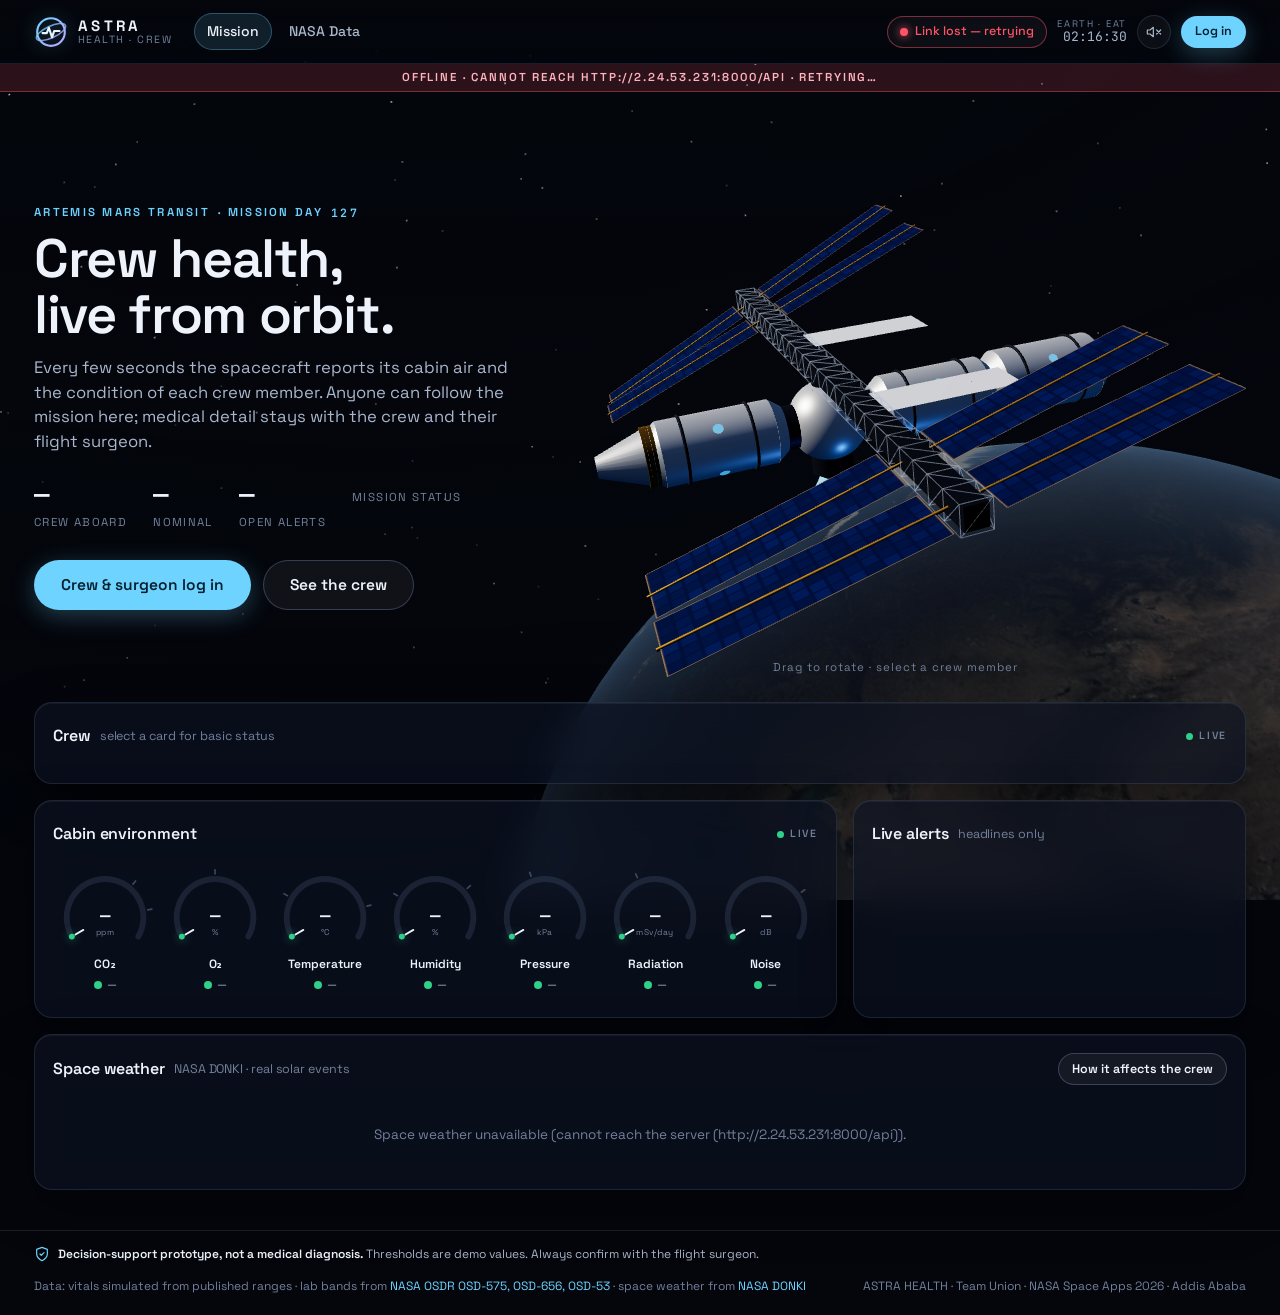
==== commit 65e95741: "Frontend: space weather panels, Immune risk card, NASA Data page, replay real event - Space weather " ====
--- a/frontend/index.html
+++ b/frontend/index.html
@@ -60,15 +60,26 @@
     </div>
     <ul class="feed" id="feed" aria-live="polite"></ul>
   </div>
+
+  <div class="panel span-12 reveal" id="space-weather">
+    <div class="panel-head">
+      <h2>Space weather <span class="sub">NASA DONKI · real solar events</span></h2>
+      <a class="btn btn-sm" href="science.html#donki">How it affects the crew</a>
+    </div>
+    <div class="sw-body" id="sw-body"><p class="empty">Loading NASA DONKI…</p></div>
+  </div>
 </section>
 </main>
 <footer id="footer"></footer>
+<script src="js/nasa-reference.js"></script>
 <script src="js/rules.js"></script>
 <script src="js/scenarios.js"></script>
 <script src="js/mock-data.js"></script>
 <script src="js/api.js"></script>
 <script src="js/charts.js"></script>
 <script src="js/common.js"></script>
+<script src="js/donki-snapshot.js"></script>
+<script src="js/space-weather.js"></script>
 <script src="js/pages/index.js"></script>
 </body>
 </html>
--- a/frontend/css/style.css
+++ b/frontend/css/style.css
@@ -576,3 +576,60 @@
   .sc-row { grid-template-columns: auto minmax(0, 1fr); }
   .sc-row .sc-seg, .sc-row .sc-sys { grid-column: 1 / -1; }
 }
+
+/* ---------- NASA data: space weather (DONKI), immune risk (OSDR), Science page ---------- */
+.sw-state { display: grid; grid-template-columns: auto 1fr; gap: 12px; align-items: start; padding: 12px 14px; border-radius: 14px; border: 1px solid color-mix(in srgb, var(--st) 45%, transparent); background: color-mix(in srgb, var(--st) 10%, rgba(0, 0, 0, .25)); margin-bottom: 12px; }
+.sw-state .b-ico { width: 36px; height: 36px; border-radius: 10px; display: grid; place-items: center; color: var(--st); background: color-mix(in srgb, var(--st) 18%, transparent); }
+.sw-state b { display: block; font-size: 15px; }
+.sw-state small { display: block; color: var(--text-2); font-size: 12.5px; margin: 2px 0 4px; }
+.sw-state a, .sw-list a, .sw-foot a, .sc-preview a, .study a, .foot-data a { color: var(--accent); text-decoration: none; }
+.sw-state a:hover, .sw-list a:hover, .sw-foot a:hover, .study a:hover, .foot-data a:hover { text-decoration: underline; }
+.sw-list { list-style: none; margin: 0; padding: 0; display: grid; gap: 6px; }
+.sw-body:not(.compact) .sw-list { grid-template-columns: repeat(auto-fill, minmax(320px, 1fr)); }
+.sw-ev { display: grid; grid-template-columns: 46px 1fr auto; gap: 10px; align-items: center; padding: 8px 10px; border-radius: 10px; background: rgba(0, 0, 0, .22); border: 1px solid var(--line); border-left: 3px solid var(--st); font-size: 13px; }
+.sw-ev small { display: block; color: var(--text-3); font-size: 11.5px; overflow: hidden; text-overflow: ellipsis; white-space: nowrap; }
+.sw-type { font: 600 11px/1 var(--mono); letter-spacing: .06em; color: var(--st, var(--text-2)); padding: 5px 0; text-align: center; border-radius: 6px; background: color-mix(in srgb, var(--st, var(--text-3)) 14%, transparent); }
+.sw-lvl { font-size: 11px; font-weight: 600; text-transform: uppercase; letter-spacing: .06em; color: var(--st, var(--text-3)); }
+.sw-foot { color: var(--text-3); font-size: 12px; margin-top: 10px; line-height: 1.55; }
+.sw-foot .tag { margin-right: 4px; }
+.sc-sw { display: grid; grid-template-columns: repeat(auto-fill, minmax(250px, 1fr)); gap: 8px; max-height: 300px; overflow: auto; padding-right: 4px; }
+.sc-ev { display: grid; grid-template-columns: 42px 1fr auto; gap: 9px; align-items: center; text-align: left; padding: 9px 10px; border-radius: 11px; border: 1px solid var(--line); border-left: 3px solid var(--st); background: rgba(0, 0, 0, .22); color: var(--text); font: inherit; font-size: 13px; cursor: pointer; transition: background .2s, border-color .2s; }
+.sc-ev:hover { background: color-mix(in srgb, var(--st) 8%, rgba(0, 0, 0, .22)); }
+.sc-ev.on { border-color: var(--st); background: color-mix(in srgb, var(--st) 16%, rgba(0, 0, 0, .3)); box-shadow: 0 0 0 1px var(--st); }
+.sc-ev small { display: block; color: var(--text-3); font-size: 11px; overflow: hidden; text-overflow: ellipsis; white-space: nowrap; }
+.sc-ev-main { min-width: 0; }
+.imm-wrap { display: grid; grid-template-columns: minmax(220px, 300px) 1fr; gap: 16px; align-items: start; }
+@media (max-width: 900px) { .imm-wrap { grid-template-columns: 1fr; } }
+.imm-sum { padding: 14px; border-radius: 14px; border: 1px solid color-mix(in srgb, var(--st) 45%, transparent); background: color-mix(in srgb, var(--st) 10%, rgba(0, 0, 0, .25)); }
+.imm-sum b { display: block; font-size: 26px; color: var(--st); letter-spacing: -.01em; }
+.imm-sum span { display: block; font-size: 13.5px; margin-bottom: 8px; }
+.imm-sum p { font-size: 12.5px; line-height: 1.5; }
+.imm-table td small { display: block; font-size: 11px; }
+.imm-table tr.st-red td:first-child, .imm-table tr.st-yellow td:first-child { box-shadow: inset 3px 0 0 var(--st); }
+.imm-genes { display: flex; flex-wrap: wrap; gap: 7px; align-items: center; margin-top: 12px; font-size: 12.5px; }
+.imm-genes .label { margin: 0 4px 0 0; }
+.gene-chip { padding: 3px 9px; border-radius: 999px; font: 500 12px var(--mono); border: 1px solid var(--line-strong); }
+.gene-chip.up { color: #ffb3a0; border-color: rgba(255, 140, 110, .4); }
+.gene-chip.down { color: #9fd4ff; border-color: rgba(111, 211, 255, .4); }
+.study-grid { display: grid; grid-template-columns: repeat(auto-fit, minmax(290px, 1fr)); gap: 14px; }
+.study { display: flex; flex-direction: column; gap: 8px; padding: 16px; border-radius: 14px; border: 1px solid var(--line); background: rgba(0, 0, 0, .22); }
+.study .btn { align-self: flex-start; margin-top: auto; }
+.study-id { font: 600 12px var(--mono); color: var(--accent); letter-spacing: .08em; }
+.study h3 { font-size: 15px; line-height: 1.35; }
+.study p { font-size: 13px; }
+.study-use { color: var(--text-2); }
+.study-files { margin: 0; padding-left: 18px; font-size: 12px; word-break: break-all; }
+.sci-table td small { display: block; font-size: 11px; }
+.sci-table td.st-green, .sci-table td.st-yellow, .sci-table td.st-red { color: var(--st); }
+.fc-bars { display: grid; gap: 7px; margin-bottom: 10px; }
+.fc-row { display: grid; grid-template-columns: minmax(120px, 210px) 1fr 70px; gap: 10px; align-items: center; font-size: 13px; }
+.fc-name { overflow: hidden; text-overflow: ellipsis; white-space: nowrap; }
+.fc-bar { height: 10px; border-radius: 6px; background: rgba(255, 255, 255, .05); overflow: hidden; }
+.fc-bar i { display: block; height: 100%; border-radius: 6px; }
+.fc-bar i.serum { background: linear-gradient(90deg, var(--s1), var(--accent)); }
+.fc-bar i.urine { background: linear-gradient(90deg, var(--s4), var(--warn)); }
+.fc-row b { text-align: right; font-size: 12.5px; }
+.sci-limits { margin: 0 0 10px; padding-left: 20px; color: var(--text-2); font-size: 14px; display: grid; gap: 6px; }
+.foot-data { color: var(--text-3); }
+.sw-ev > div { min-width: 0; }
+.sci-table td.num, .sci-table td:nth-child(2), .imm-table td.num { white-space: nowrap; }
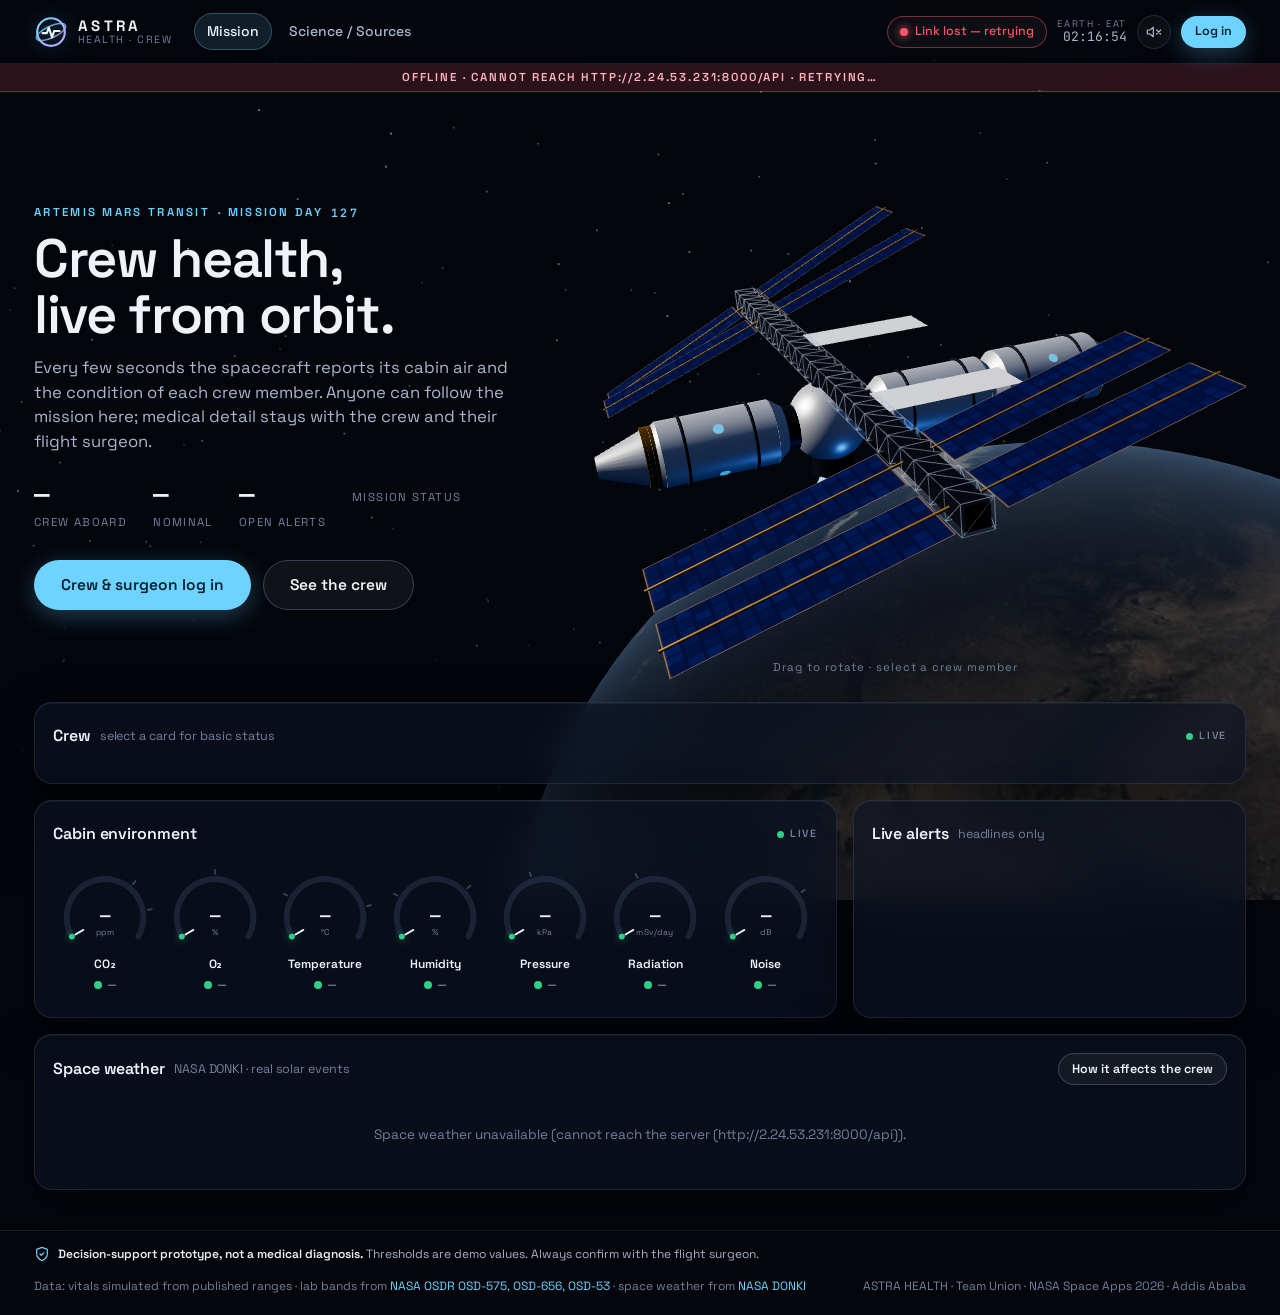
==== commit 4da678dd: "Add spoken crew alert announcements Co-authored-by: Copilot <223556219+Copilot@users.noreply.github." ====
--- a/frontend/index.html
+++ b/frontend/index.html
@@ -57,6 +57,7 @@
     <div class="panel-head">
       <h2>Live alerts <span class="sub">headlines only</span></h2>
       <span class="sub" id="feed-count"></span>
+      <button class="btn btn-sm" id="public-alert-ack" type="button" aria-label="I understand; silence repeated public voice on this device" title="Silences voice on this device only; it does not resolve the alert." hidden>I understand</button>
     </div>
     <ul class="feed" id="feed" aria-live="polite"></ul>
   </div>
--- a/frontend/css/style.css
+++ b/frontend/css/style.css
@@ -525,7 +525,7 @@
 @media (max-width: 1180px) { .feed.mid { max-height: 460px; } }
 @media (max-width: 560px) { #conn-text { display: none; } #conn { padding: 0 10px; } }
 
-/* ---------- Scenario Control (simulation lab) ---------- */
+/* ---------- Scenario Control (Simulation Lab, /lab/; reused from here) ---------- */
 .sc-col { display: flex; flex-direction: column; gap: 16px; min-width: 0; }
 .step-no { display: inline-grid; place-items: center; width: 24px; height: 24px; border-radius: 50%; font-family: var(--mono); font-size: 12px; font-weight: 700; color: var(--accent-ink); background: var(--accent); }
 .sc-presets { display: grid; grid-template-columns: repeat(auto-fill, minmax(190px, 1fr)); gap: 10px; }
@@ -633,3 +633,45 @@
 .foot-data { color: var(--text-3); }
 .sw-ev > div { min-width: 0; }
 .sci-table td.num, .sci-table td:nth-child(2), .imm-table td.num { white-space: nowrap; }
+
+/* ---- PVT crew leaderboard ---- */
+.lb-podium{display:flex;justify-content:center;align-items:flex-end;gap:14px;margin:6px 0 18px}
+.lb-step{display:flex;flex-direction:column;align-items:center;gap:4px;width:118px;animation:lbRise .7s cubic-bezier(.2,.9,.3,1.2) both}
+.lb-step b{font-size:14px}.lb-medal{font-size:26px;line-height:1}
+.lb-av{width:44px;height:44px;border-radius:50%;display:grid;place-items:center;font-weight:700;background:var(--panel-2);border:2px solid var(--line-strong)}
+.lb-step.me .lb-av{border-color:var(--accent);box-shadow:0 0 18px var(--accent)}
+.lb-score{font-family:var(--mono);font-size:20px;font-weight:700;color:var(--accent)}
+.lb-block{width:100%;border-radius:10px 10px 0 0;background:linear-gradient(180deg,rgba(111,211,255,.28),rgba(111,211,255,.04));border:1px solid var(--line);border-bottom:0;display:grid;place-items:center;font-size:28px;font-weight:800;color:var(--text-3)}
+.lb-r1 .lb-block{height:96px;background:linear-gradient(180deg,rgba(255,206,84,.38),rgba(255,206,84,.04))}
+.lb-r2 .lb-block{height:68px}.lb-r3 .lb-block{height:48px}
+.lb-r1{animation-delay:.15s}.lb-r2{animation-delay:.3s}.lb-r3{animation-delay:.45s}
+.lb-list{list-style:none;margin:0;padding:0;display:flex;flex-direction:column;gap:8px}
+.lb-list li{display:grid;grid-template-columns:44px 1fr auto 120px 70px;grid-template-areas:"rank name tier bar pts" "rank extra extra extra extra";align-items:center;column-gap:12px;row-gap:2px;padding:10px 14px;border:1px solid var(--line);border-radius:var(--radius-s);background:var(--panel-2);animation:lbIn .5s ease both;animation-delay:var(--d,0ms)}
+.lb-list li.me{border-color:var(--accent);box-shadow:0 0 0 1px var(--accent) inset,0 0 22px rgba(111,211,255,.18)}
+.lb-rank{grid-area:rank;font-size:20px;font-weight:700;text-align:center}
+.lb-name{grid-area:name;display:flex;flex-direction:column;min-width:0}.lb-name small{color:var(--text-3);font-size:12px}
+.lb-name em{font-style:normal;font-size:11px;padding:1px 6px;border-radius:99px;background:var(--accent);color:var(--accent-ink);margin-left:4px}
+.lb-tier{grid-area:tier;font-size:11.5px;font-weight:600;padding:2px 9px;border-radius:99px;color:var(--c);border:1px solid var(--c)}
+.lb-bar{grid-area:bar;height:7px;border-radius:99px;background:rgba(255,255,255,.07);overflow:hidden}
+.lb-bar i{display:block;height:100%;border-radius:99px;animation:lbGrow 1s ease both}
+.lb-pts{grid-area:pts;text-align:right;display:flex;flex-direction:column;font-family:var(--mono)}.lb-pts b{font-size:18px}
+.lb-pts .up{color:var(--ok);font-size:11px}.lb-pts .down{color:var(--bad);font-size:11px}.lb-pts .dim{font-size:11px}
+.lb-extra{grid-area:extra;font-size:11.5px;color:var(--text-3)}
+.lb-you{margin-top:18px;padding:12px 14px;border-radius:var(--radius-s);border:1px solid var(--accent);background:rgba(111,211,255,.08);font-size:14px}
+.lb-you.pop{animation:lbPop .6s cubic-bezier(.2,.9,.3,1.4)}
+@keyframes lbRise{from{opacity:0;transform:translateY(30px)}to{opacity:1;transform:none}}
+@keyframes lbIn{from{opacity:0;transform:translateX(-14px)}to{opacity:1;transform:none}}
+@keyframes lbGrow{from{width:0}}
+@keyframes lbPop{0%{transform:scale(.9);opacity:0}100%{transform:scale(1);opacity:1}}
+@media (max-width:640px){.lb-list li{grid-template-columns:36px 1fr 64px;grid-template-areas:"rank name pts" "rank tier tier" "rank bar bar" "rank extra extra"}.lb-step{width:92px}}
+@media (prefers-reduced-motion:reduce){.lb-step,.lb-list li,.lb-bar i,.lb-you.pop{animation:none}}
+
+/* PVT page: leaderboard in a right-hand sidebar */
+.pvt-layout{display:grid;grid-template-columns:minmax(0,1fr) 380px;gap:18px;align-items:start}
+.pvt-side{position:sticky;top:84px}
+.pvt-side .lb-panel{max-height:calc(100vh - 110px);overflow:auto}
+.pvt-side .lb-podium{gap:8px}.pvt-side .lb-step{width:96px}
+.pvt-side .lb-list li{grid-template-columns:34px 1fr 54px;grid-template-areas:"rank name pts" "rank bar tier" "rank extra extra";column-gap:10px;padding:9px 11px}
+.pvt-side .lb-rank{font-size:18px}
+@media (max-width:1000px){.pvt-layout{grid-template-columns:1fr}.pvt-side{position:static}.pvt-side .lb-panel{max-height:none}}
+.pvt-side .panel-head{flex-wrap:nowrap;align-items:center}.pvt-side .panel-head h2{white-space:nowrap}.pvt-side .panel-head h2 .sub{display:none}
